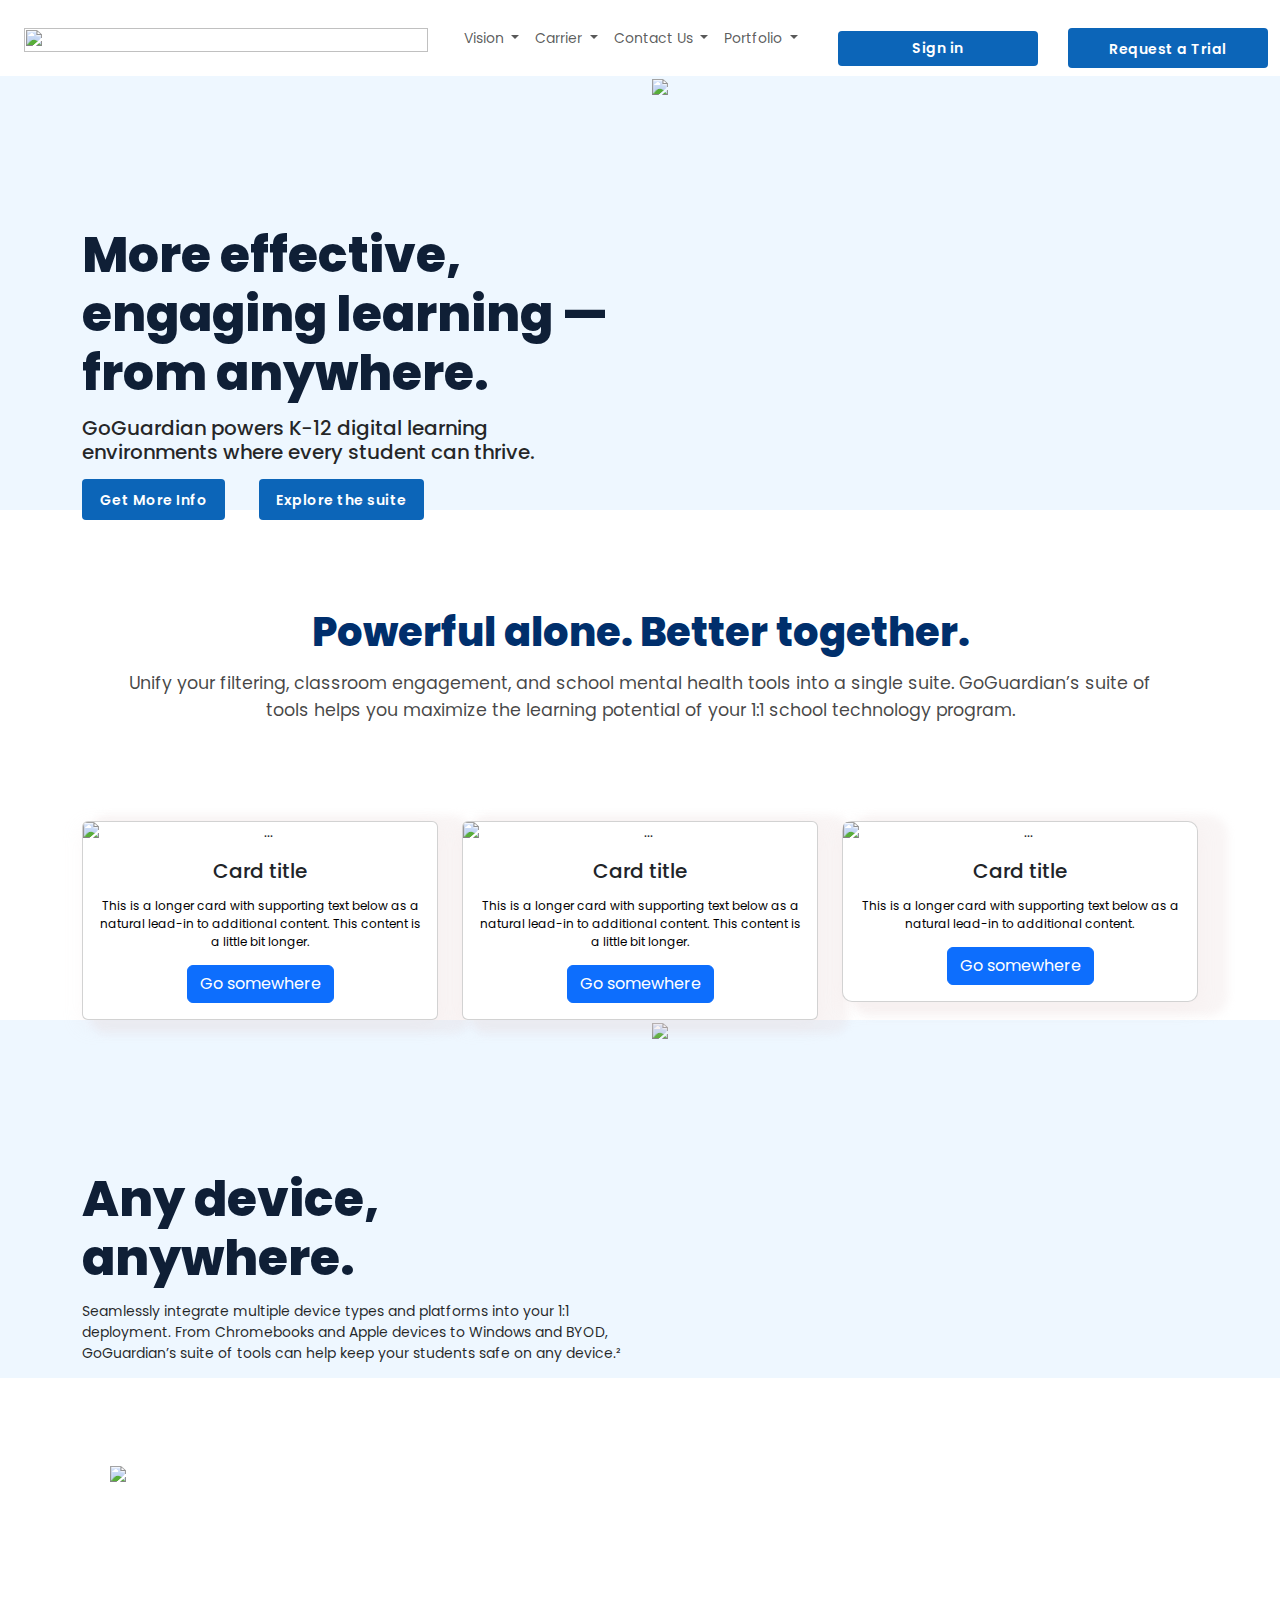
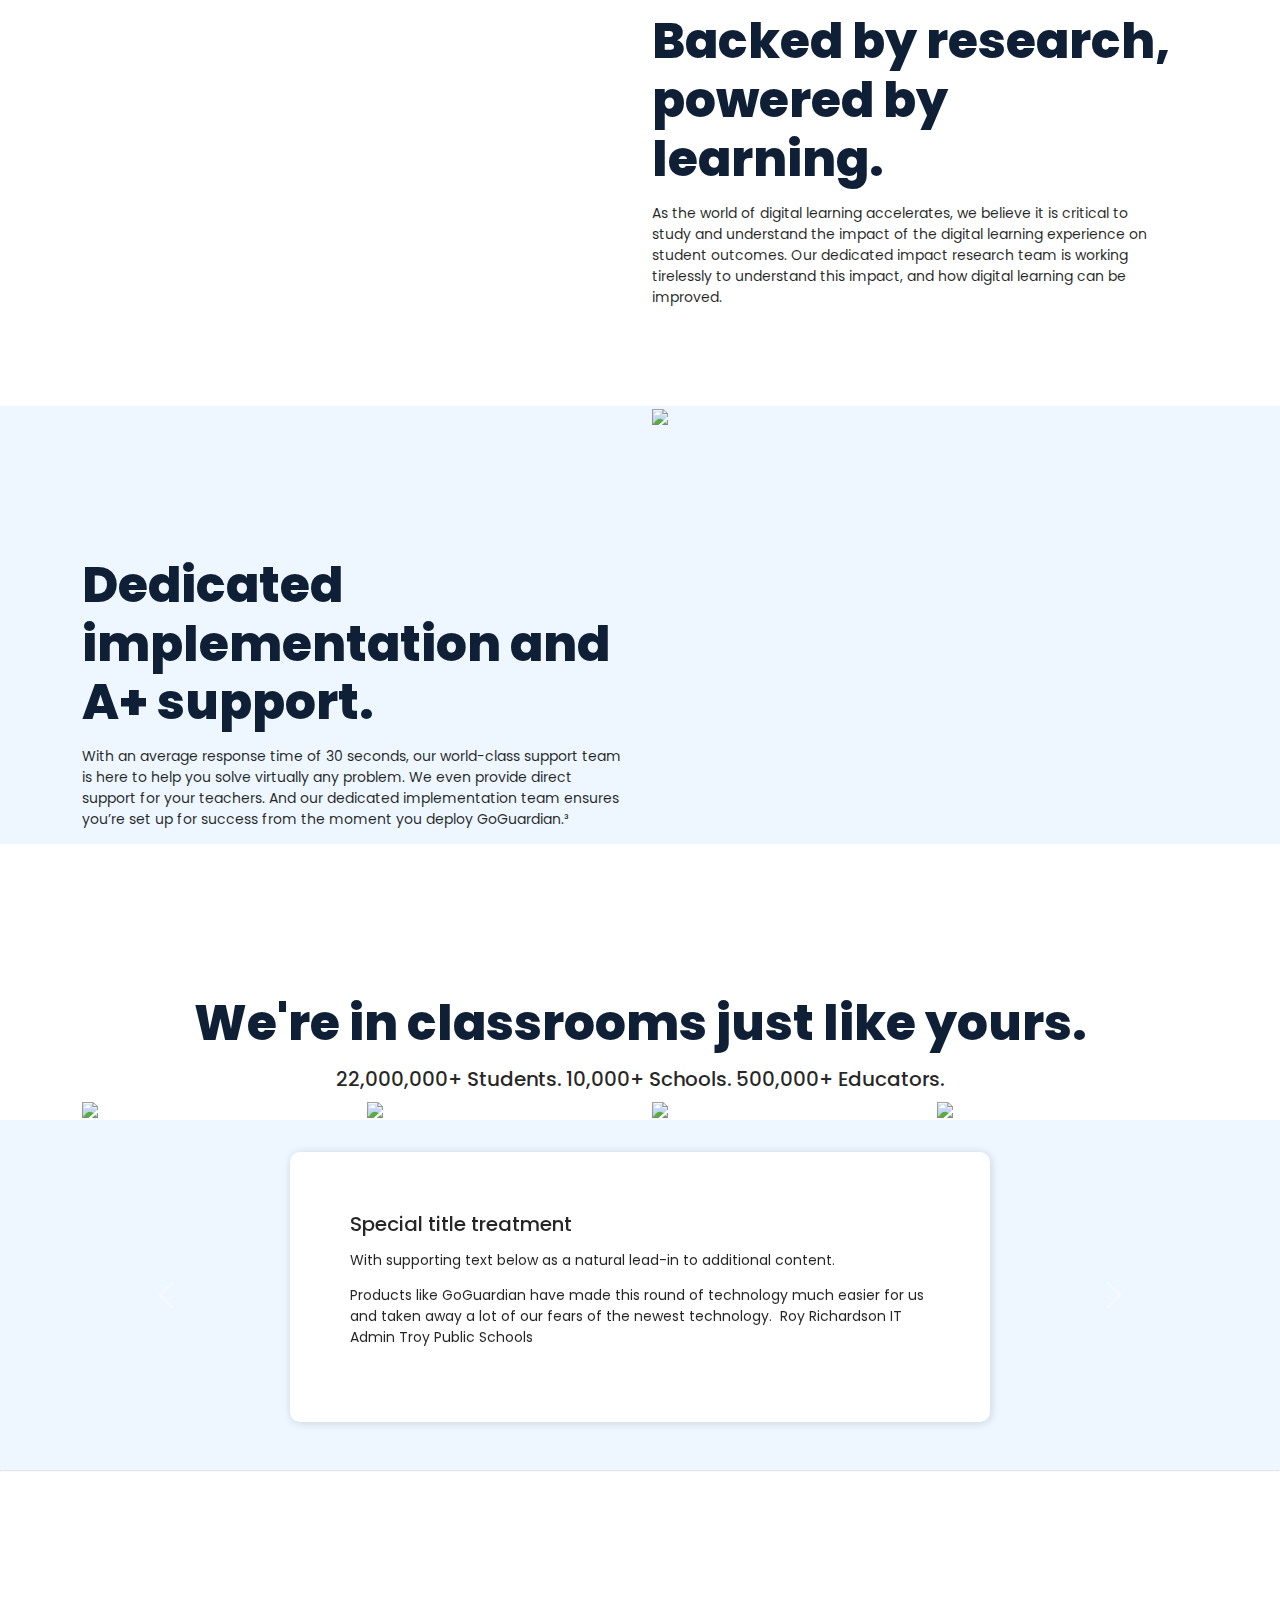
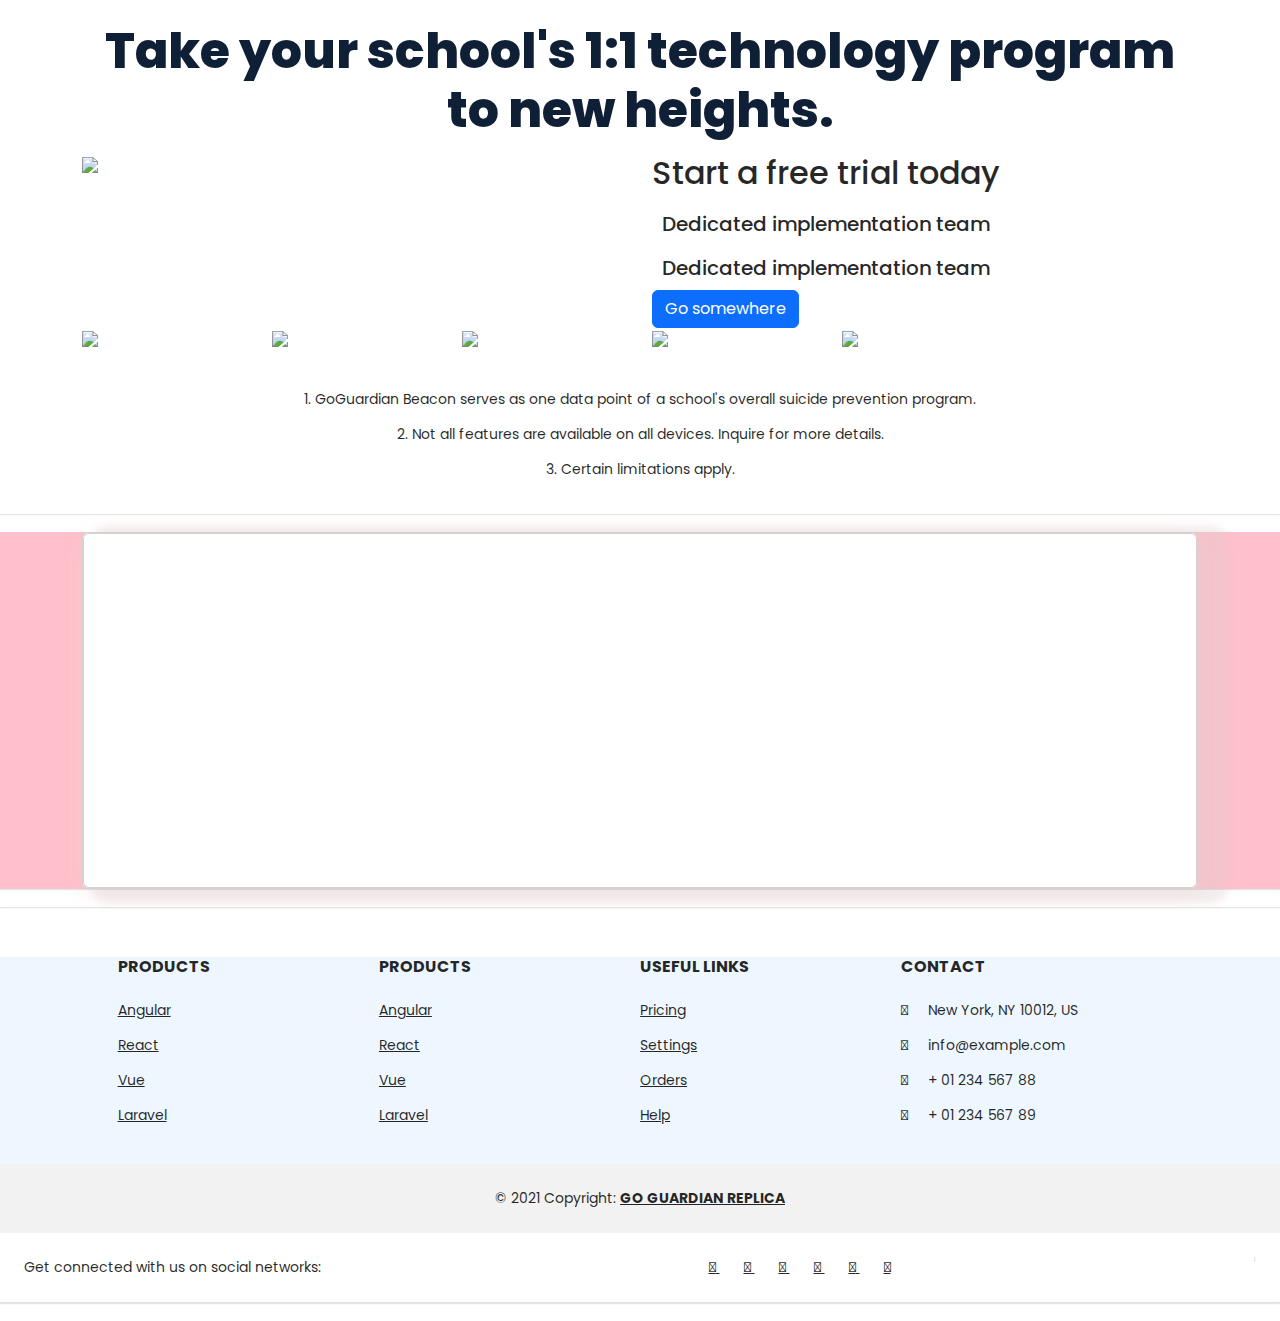
==== goguardian replica/index.html @ 6b6d55a3 "Add files via upload" ====
<!DOCTYPE html>
<html lang="en">
<head>
    <meta charset="UTF-8">
    <meta http-equiv="X-UA-Compatible" content="IE=edge">
    <meta name="viewport" content="width=device-width, initial-scale=1.0">
    <title>Go Guardian Replica</title>
    <link href="https://cdn.jsdelivr.net/npm/bootstrap@5.1.3/dist/css/bootstrap.min.css" rel="stylesheet">
    <script src="https://cdn.jsdelivr.net/npm/bootstrap@5.1.3/dist/js/bootstrap.bundle.min.js"></script>
    <link rel="stylesheet" href="https://cdnjs.cloudflare.com/ajax/libs/font-awesome/4.7.0/css/font-awesome.min.css">
    <link rel="stylesheet" href="https://use.fontawesome.com/releases/v5.6.3/css/all.css" integrity="sha384-UHRtZLI+pbxtHCWp1t77Bi1L4ZtiqrqD80Kn4Z8NTSRyMA2Fd33n5dQ8lWUE00s/" crossorigin="anonymous">
    <link rel="stylesheet" href="css/style.css">
</head>
<body>
  <nav class="navbar navbar-expand-lg navbar-light bg-transparent container-fluid">
   
    <div class=" container-fluid">
      <a class="navbar-brand container" href="#">
        <img src="https://assets-global.website-files.com/60db82d1be38ad3341c2ff23/60e512dfc456960e0d670a4e_full-logo-2c.svg" height="24"> 
      </a>

      <button class="navbar-toggler" type="button" data-bs-toggle="collapse" data-bs-target="#navbarSupportedContent" aria-controls="navbarSupportedContent" aria-expanded="false" aria-label="Toggle navigation">
        <span class="navbar-toggler-icon"></span>      
      </button>
    
      <div class="collapse navbar-collapse" id="navbarSupportedContent">
        <ul class="navbar-nav me-auto mb-2 mb-lg-0">
          <li class="nav-item dropdown">
            <a class="nav-link dropdown-toggle" href="#" id="navbarDropdown" role="button" data-bs-toggle="dropdown" aria-expanded="false">
             Vision
            </a>
            <ul class="dropdown-menu dropdown-content" aria-labelledby="navbarDropdown">
              <li><a class=" data-hoverdropdown-item" href="#">Action</a></li>
              <li><a class="dropdown-item" href="#">Another action</a></li>
              <li><hr class="dropdown-divider"></li>
              <li><a class="dropdown-item" href="#">Something else here</a></li>
            </ul>
          </li>
          <li class="nav-item dropdown">
            <a class="nav-link dropdown-toggle" href="#" id="navbarDropdown" role="button" data-bs-toggle="dropdown" aria-expanded="false">
             Carrier
            </a>
            <ul class="dropdown-menu  dropdown-content" aria-labelledby="navbarDropdown">
              <li><a class=" data-hoverdropdown-item" href="#">Action</a></li>
              <li><a class="dropdown-item" href="#">Another action</a></li>
              <li><hr class="dropdown-divider"></li>
              <li><a class="dropdown-item" href="#">Something else here</a></li>
            </ul>
          </li>
          <li class="nav-item dropdown">
            <a class="nav-link dropdown-toggle" href="#" id="navbarDropdown" role="button" data-bs-toggle="dropdown" aria-expanded="false">
             Contact Us
            </a>
            <ul class="dropdown-menu  dropdown-content" aria-labelledby="navbarDropdown">
              <li><a class=" data-hoverdropdown-item" href="#">Action</a></li>
              <li><a class="dropdown-item" href="#">Another action</a></li>
              <li><hr class="dropdown-divider"></li>
              <li><a class="dropdown-item" href="#">Something else here</a></li>
            </ul>
          </li>
          <li class="nav-item dropdown">
            <a class="nav-link dropdown-toggle" href="#" id="navbarDropdown" role="button" data-bs-toggle="dropdown" aria-expanded="false">
             Portfolio
            </a>
            <ul class="dropdown-menu  dropdown-content" aria-labelledby="navbarDropdown">
              <li><a class=" data-hoverdropdown-item" href="#">Action</a></li>
              <li><a class="dropdown-item" href="#">Another action</a></li>
              <li><hr class="dropdown-divider"></li>
              <li><a class="dropdown-item" href="#">Something else here</a></li>
            </ul>
          </li>
         
        </ul>
        <ul>
         
          <!-- <form action="javascript:" class="search-bar">
          <input type="search" name="search" pattern=".*\S.*" required>
          <button class="search-btn" type="submit">
            <span>Search</span>
          </button>
        </form> -->
        <form>
          <!-- <input type="text" name="search" > -->
        </form>
        </ul>
        <!-- <form class="d-flex"> -->
          <!-- <div id="block"> -->
            <a  style="width: 200px;" href="#" class="button">Sign in</a>
            <a id="btn-width" href="#" class="button sec">Request a Trial</a>
           </div>
          
        
      </div>
    </div>
   
  </nav>
  
  <!-- 1st section -->
  <section  class="container-fluid" style="background-color: #eef7ff;">
    <div class="container">
      <div class="row ">
        <div class="col-md-6 ">
          <h1 class="head ">
            More effective, engaging learning — from anywhere.
           
          </h1>
          <h5>GoGuardian powers K-12 digital learning environments where every student can thrive.</h5>
          <div id="block">
           <a href="#" class="button">Get More Info</a>
           <a href="#" class="button sec">Explore the suite</a>
          </div>
        </div>
        <div class="col-md-6 ">
          <img src="https://assets-global.website-files.com/60db82d1be38ad3341c2ff23/61f84d696f80054846222a69_2022%20-%20Home%20Page%20Image-1000x1048-73a4079-p-800.png" >
          </div>
      </div>
    </div>
  </section>
  <!-- 1st section end -->
  <!-- 1st section img -->
  <!-- <section>
    <div class="container">
      <div class="row">
        <div class="col-md-1 col-sm-2">
          <img src="https://assets-global.website-files.com/60db82d1be38ad3341c2ff23/6106e892d4cec37ae58bee7c_engadget-logo.png">
        </div>
        <div class="col-md-1 col-sm-2">
          <img src="https://assets-global.website-files.com/60db82d1be38ad3341c2ff23/6106e892384a70b5c39c8cc2_axios-logo.png">
        </div>
        <div class="col-md-1 col-sm-2">
          <img src="https://assets-global.website-files.com/60db82d1be38ad3341c2ff23/60f83f61256c62ca856c98b6_newyorktimes-p-500.png">
        </div>
        <div class="col-md-1 col-sm-2">
          <img src="https://assets-global.website-files.com/60db82d1be38ad3341c2ff23/60f83f6141e839434117b233_chicago-tribune.png">
        </div>
        <div class="col-md-1 col-sm-2">
          <img src="https://assets-global.website-files.com/60db82d1be38ad3341c2ff23/60f83f600574b927bf1b8d1e_npr.png">
        </div>
        <div class="col-md-1 col-sm-2">
          <img src="https://assets-global.website-files.com/60db82d1be38ad3341c2ff23/60f83f618c85e23b26592cab_inc500.png">
        </div>
        <div  class="col-md-1 col-sm-2">
          <img src="">
        </div>
      </div>
    </div>
  </section> -->
  <!-- 1section img end -->
  <!-- second section -->
  <!-- end second section -->
  <!-- dempo -->
  <section style="background-color:transparent">
  <div class="container">    
    <div class="center power-class ">
        <h1 class="section2">Powerful alone. Better together.</h1>
        <p class="subheading">Unify your filtering, classroom engagement, and school mental health tools into a single suite.
           GoGuardian’s suite of tools helps you maximize the learning potential of your 1:1 
           school technology program.</p>
          </div>             
  <div class="row row-cols-1 row-cols-md-3 g-4">
    
    <div class="col">
      <div class="card card-hover power">
        
        <img src="https://assets-global.website-files.com/60db82d1be38ad3341c2ff23/60f84725c73bc977daf0338b_Beacon-Dashboard-p-500.png" class="card-img-top" alt="...">
        <div class="card-body">
          <h5 class="card-title">Card title</h5>
          <p class=" line card-text">This is a longer card with supporting text below as a natural lead-in to additional content. This content is a little bit longer.</p>
          <a href="#" class="btn btn-primary">Go somewhere</a>
        </div>
      </div>
    </div>
    <div class="col">
      <div class="card card-hover power ">
        <img src="https://assets-global.website-files.com/60db82d1be38ad3341c2ff23/60f84725c73bc977daf0338b_Beacon-Dashboard-p-500.png" class="card-img-top " alt="...">
        <div class="card-body">
          <h5 class="card-title">Card title</h5>
          <p class=" line card-text">This is a longer card with supporting text below as a natural lead-in to additional content. This content is a little bit longer.</p>
          <a href="#" class="btn btn-primary">Go somewhere</a>
        </div>
      </div>
    </div>
    <div class="col">
      <div class="card card-hover power radius">
        <img src="https://assets-global.website-files.com/60db82d1be38ad3341c2ff23/60f84725c73bc977daf0338b_Beacon-Dashboard-p-500.png" class="card-img-top" alt="...">
        <div class="card-body ">
          <h5 class="card-title">Card title</h5>
          <p class=" line card-text">This is a longer card with supporting text below as a natural lead-in to additional content.</p>
          <a href="#" class="btn btn-primary ">Go somewhere</a>
        </div>
      </div>
    </div>
  </div>
  </div>
</section>
  <!-- section 3 start -->
  <section style="background-color:#eef7ff;">
    <div class="container">
      <div class="row">
        <div class="col-md-6">
          <h1 class="head"> Any device, anywhere.</h1>
          <p class=""> Seamlessly integrate multiple device types and platforms into your 1:1 deployment. From Chromebooks and Apple devices to Windows and BYOD, 
            GoGuardian’s suite of tools can help keep your students safe on any device.²</p>
        </div>
        <div class="col-md-6 ">
          <img src="https://assets-global.website-files.com/60db82d1be38ad3341c2ff23/60f84c144ba2a54381d24205_any-device-p-500.png">
        </div>
    </div>
  </section>
  <!-- section 3 end -->
  <!-- section 4 -->
  <section style="background-color:transparent">
    <div class="container">
      <div class=" power-class row">
        <div class="col-md-6">
          <img src="https://assets-global.website-files.com/60db82d1be38ad3341c2ff23/60f84f04fb42885c08f39156_research-plane-p-500.png">
        </div>
        <div class="col-md-6">
          <h1 class="head">Backed by research, powered by learning.</h1>
          <p class="">
            As the world of digital learning accelerates, 
            we believe it is critical to study and understand the impact of the digital 
            learning experience on student outcomes. Our dedicated impact research team is working tirelessly 
            to understand this impact, 
            and how digital learning can be improved.
          </p>
        </div>
      </div>
    </div>

  </section>
  <!--section 4 end-->
  <section style="background-color: #eef7ff">
    <div class="container">
      <div class="row ">
        <div class="col-md-6">
          <h1 class="head">Dedicated implementation and A+ support.</h1>
          <p> With an average response time of 30 seconds, our world-class support team is here to help you solve virtually any problem. We even provide direct support for your teachers. 
            And our dedicated implementation team ensures you’re set up for success from the moment you deploy GoGuardian.³</p>
        </div>
        <div class="col-md-6">
          <img src="https://assets-global.website-files.com/60db82d1be38ad3341c2ff23/60f85016ecc6820c53ebb9b2_dedicated-support-p-500.png">
        </div>
      </div>
    </div>
  </section>
  <!-- section 4 end -->
  <!-- section 5 start -->
  <section>
    <div class="container">
      <div class="center ">
      <h1 class="head">We're in classrooms just like yours.
        </h1>
        <h5> 22,000,000+ Students. 10,000+ Schools. 500,000+ Educators.</h>
      </div>
      <div class="row center ">
        <div class="col-md-3">
           <img src="https://assets-global.website-files.com/60db82d1be38ad3341c2ff23/6116f8629fc4c5b79f3e9009_new-york-city-dept-of-ed-logo.png">
        </div>
        <div class="col-md-3">
          <img src="https://assets-global.website-files.com/60db82d1be38ad3341c2ff23/6116f8629fc4c5b79f3e9009_new-york-city-dept-of-ed-logo.png">
        </div>
        <div class="col-md-3">
          <img src="https://assets-global.website-files.com/60db82d1be38ad3341c2ff23/6116f8629fc4c5b79f3e9009_new-york-city-dept-of-ed-logo.png">
        </div>
        <div class="col-md-3">
          <img src="https://assets-global.website-files.com/60db82d1be38ad3341c2ff23/6116f8629fc4c5b79f3e9009_new-york-city-dept-of-ed-logo.png">
        </div>
       
      </div>
    </div>

  </section>
  <!-- section 5 end -->
  <!-- section card -->

  <!-- section card -->
  <!-- curasol -->
 <section style="background-color: #eef7ff;">
  <div class="container">
    <div id="carouselExampleInterval " class="carousel slide" data-bs-ride="carousel">
      <div class="carousel-inner">
        <div class="carousel-item active curasol-card" data-bs-interval="10000">
          <!-- <img src="..." class="d-block w-100" alt="..."> -->
          <div class="classroom-card d-block w-100">
            <h5 class="card-title">Special title treatment</h5>
            <p class="card-text">With supporting text below as a natural lead-in to additional content.</p>
           <p>Products like GoGuardian have made this round of technology much easier for us and taken away a lot of our fears of the newest technology.
            ‍
            Roy Richardson
            IT Admin
            Troy Public Schools</p>
          </div>
        </div>
        <div class="carousel-item  curasol-card" data-bs-interval="2000">
          <!-- <img src="..." class="d-block w-100" alt="..."> -->
          <div class="classroom-card d-block w-100">
            <h5 class="card-title">Special title treatment</h5>
            <p class="card-text">With supporting text below as a natural lead-in to additional content.</p>
           <p>Outside the classroom GoGuardian has also been extremely useful. When I’ve been away for a teacher training, GoGuardian has enabled me to ensure that my students are following the lesson plan I provided to the substitute teacher. With GoGuardian, I can monitor students’ progress on the Chromebooks and send them questions to check-in such as: “Where are you in the process? Do you need my support?”
‍
Shannon Bosetti
Teacher
Redding SD </p>
          </div>
        </div>
        <div class="carousel-item  curasol-card">
          <!-- <img src="..." class="d-block w-100" alt="..."> -->
          <div class="classroom-card">
            <h5 class="card-title">Special title treatment</h5>
            <p class="card-text">With supporting text below as a natural lead-in to additional content.</p>
           <p>hello hdgw fwqve guyegfxc wqew nancvhdf xwv hcnfevgvu </p>
          </div>
        </div>
      </div>
      <button class="carousel-control-prev" type="button" data-bs-target="#carouselExampleInterval" data-bs-slide="prev">
        <span class="carousel-control-prev-icon" aria-hidden="true"></span>
        <span class="visually-hidden">Previous</span>
      </button>
      <button class="carousel-control-next" type="button" data-bs-target="#carouselExampleInterval" data-bs-slide="next">
        <span class="carousel-control-next-icon" aria-hidden="true"></span>
        <span class="visually-hidden">Next</span>
      </button>
    </div>
  </div>
 </section>
  <!-- curasol ended -->
  <!-- section 6 start -->
  
  <!-- section 6 end -->
  <!-- section 7 start -->
 
  <section>
    <hr>
    <div class="container shadow">
      <h1 class="head center">
        Take your school's 1:1 technology
program to new heights.
      </h1>
      <div class="row ">
        <div class="col-md-6 ">
          <div class="py-6">
            <img src="https://assets-global.website-files.com/60db82d1be38ad3341c2ff23/60f879ab78774c7509c9bcae_to-new-heights-p-500.png">
          </div>
        </div>
        <div class="col-md-6">
          <div class="py-6">
            <h2>
              Start a free trial today   </h2>
            <div class="section7">
            
            <h5 class="tick">Dedicated implementation team</h5>
            <h5 class="tick">Dedicated implementation team</h5>
            </div>
            <a href="#" class="btn btn-primary ">Go somewhere</a>
          </div>
        </div>
      </div>
    </div>
  </section>
  <!-- section image start -->
  <section>
    <div class="container">
      <div class="row">
        
        <div class="col-md-2">
          <img src="https://assets-global.website-files.com/60db82d1be38ad3341c2ff23/60f9bec1627dbce7c25956bb_google-partner.png">
        </div>
        <div class="col-md-2">
          <img src="https://assets-global.website-files.com/60db82d1be38ad3341c2ff23/60f9bec1627dbce7c25956bb_google-partner.png">
        </div>
        <div class="col-md-2">
          <img src="https://assets-global.website-files.com/60db82d1be38ad3341c2ff23/60f9bec1627dbce7c25956bb_google-partner.png">
        </div>
        <div class="col-md-2">
          <img src="https://assets-global.website-files.com/60db82d1be38ad3341c2ff23/60f9bec1627dbce7c25956bb_google-partner.png">
        </div>
        <div class="col-md-2">
          <img src="https://assets-global.website-files.com/60db82d1be38ad3341c2ff23/60f9bec1627dbce7c25956bb_google-partner.png">
        </div>
        <div class="col-md-2">
          <img src="https://assets-global.website-files.com/60db82d1be38ad3341c2ff23/60f9bec1627dbce7c25956bb_google-partner.png" alt="">
        </div>
      </div>
      </div>
    </div>
    <div class="school">
     <p> 1. GoGuardian Beacon serves as one data point of a school's overall suicide prevention program. </p>
      <p> 2. Not all features are available on all devices. Inquire for more details.</p>
     <p> 3. Certain limitations apply.</p>
      
     
    </div>
  </section>
  <!-- section image ends -->
  <!-- section 7 end -->
  <!-- section 8 start -->
  <hr>
  <section style="background-color: pink;">
    <div class="container">
      <div class="card">
        <div class="card">
          <!-- <img src="https://assets-global.website-files.com/60db82d1be38ad3341c2ff23/60f85016ecc6820c53ebb9b2_dedicated-support-p-800.png" class="card-img-top" width="50px"> -->
        
          <div class="card-body">
            
            
              <iframe width="420" height="315" class="power"
  src="https://www.youtube.com/embed/tgbNymZ7vqY">
  </iframe>
            
          </div>
        </div>
    
      </div>
    </div>
  </section>
  <hr>
  <!-- setion 8 end -->
  <!-- footer -->
  <hr>
  <footer class="text-center text-lg-start foot-bg ">
    <!-- Section: Social media -->
   
    <!-- Section: Links  -->
    <section style="background-color: #eef7ff;;">
      <div class="container text-center text-md-start mt-5">
        <!-- Grid row -->
        <div class="row mt-3">
          <!-- Grid column -->
          <div class="col-md-2 col-lg-2 col-xl-2 mx-auto mb-4">
            <!-- Links -->
            <h6 class="text-uppercase fw-bold mb-4">
              Products
            </h6>
            <p>
              <a href="#!" class="text-reset">Angular</a>
            </p>
            <p>
              <a href="#!" class="text-reset">React</a>
            </p>
            <p>
              <a href="#!" class="text-reset">Vue</a>
            </p>
            <p>
              <a href="#!" class="text-reset">Laravel</a>
            </p>
          </div>
          <!-- Grid column -->
  
          <!-- Grid column -->
          <div class="col-md-2 col-lg-2 col-xl-2 mx-auto mb-4">
            <!-- Links -->
            <h6 class="text-uppercase fw-bold mb-4">
              Products
            </h6>
            <p>
              <a href="#!" class="text-reset">Angular</a>
            </p>
            <p>
              <a href="#!" class="text-reset">React</a>
            </p>
            <p>
              <a href="#!" class="text-reset">Vue</a>
            </p>
            <p>
              <a href="#!" class="text-reset">Laravel</a>
            </p>
          </div>
          <!-- Grid column -->
  
          <!-- Grid column -->
          <div class="col-md-3 col-lg-2 col-xl-2 mx-auto mb-4">
            <!-- Links -->
            <h6 class="text-uppercase fw-bold mb-4">
              Useful links
            </h6>
            <p>
              <a href="#!" class="text-reset">Pricing</a>
            </p>
            <p>
              <a href="#!" class="text-reset">Settings</a>
            </p>
            <p>
              <a href="#!" class="text-reset">Orders</a>
            </p>
            <p>
              <a href="#!" class="text-reset">Help</a>
            </p>
          </div>
          <!-- Grid column -->
  
          <!-- Grid column -->
          <div class="col-md-4 col-lg-3 col-xl-3 mx-auto mb-md-0 mb-4">
            <!-- Links -->
            <h6 class="text-uppercase fw-bold mb-4">
              Contact
            </h6>
            <p><i class="fas fa-home me-3"></i> New York, NY 10012, US</p>
            <p>
              <i class="fas fa-envelope me-3"></i>
              info@example.com
            </p>
            <p><i class="fas fa-phone me-3"></i> + 01 234 567 88</p>
            <p><i class="fas fa-print me-3"></i> + 01 234 567 89</p>
          </div>
          <!-- Grid column -->
        </div>
        <!-- Grid row -->
      </div>
    </section>
    <!-- Section: Links  -->
  
    <!-- Copyright -->
    <div class="text-center p-4" style="background-color: rgba(0, 0, 0, 0.05);">
      © 2021 Copyright:
      <a class="text-reset fw-bold" href="https://mdbootstrap.com/">GO GUARDIAN REPLICA</a>
    </div>
    <!-- Copyright -->
    <section
    class="d-flex justify-content-center justify-content-lg-between p-4 border-bottom"
  >
    <!-- Left -->
    <div class="me-5 d-none d-lg-block">
      <span>Get connected with us on social networks:</span>
    </div>
    <!-- Left -->

    <!-- Right -->
    <div>
      <a href="" class="me-4 text-reset">
        <i class="fab fa-facebook-f"></i>
      </a>
      <a href="" class="me-4 text-reset">
        <i class="fab fa-twitter"></i>
      </a>
      <a href="" class="me-4 text-reset">
        <i class="fab fa-google"></i>
      </a>
      <a href="" class="me-4 text-reset">
        <i class="fab fa-instagram"></i>
      </a>
      <a href="" class="me-4 text-reset">
        <i class="fab fa-linkedin"></i>
      </a>
      <a href="" class="me-4 text-reset">
        <i class="fab fa-github"></i>
      </a>
    </div>
    <!-- Right -->
    <hr>
  </section>
  </footer>
  <!-- Footer -->
  
</section>
<hr>
  <!-- footeer -->
  <script>
    const video = document.getElementById("video");
const circlePlayButton = document.getElementById("circle-play-b");

function togglePlay() {
	if (video.paused || video.ended) {
		video.play();
	} else {
		video.pause();
	}
}

circlePlayButton.addEventListener("click", togglePlay);
video.addEventListener("playing", function () {
	circlePlayButton.style.opacity = 0;
});
video.addEventListener("pause", function () {
	circlePlayButton.style.opacity = 1;
});

  </script>
</body>
</html>
---- goguardian replica/css/style.css ----
@import url('https://fonts.googleapis.com/css2?family=Padauk:wght@700&family=Poppins&display=swap');

* {
    margin: 0;
    padding: 0;
    box-sizing: border-box;
  }
div{
    display: block;
}
body
{
    margin: 0;
    min-height: 100%;
    background-color: #fff;
    /* font-family: 'Inter - Self Hosted',Arial,sans-serif !important; */
    font-family: 'Padauk', sans-serif;
font-family: 'Poppins', sans-serif;
    color: rgba(0,0,0,.85);
    font-size: 14px;
    line-height: 1.5;
    font-weight: 400;
    letter-spacing: normal;
}
img
{
    border: 0;
    vertical-align: middle;
    display: inline-block;
    width: 100%;

}
video {
    max-width: 100%;
    height: auto;
  }
.section-draw1
{
    

    width: 721px;
    margin-left: 166px;
}
.navbar-container
{
    margin-right: auto;
    margin-left: auto;
    display: flex;
    max-width: 1200px;
    align-items: center;
}
hr { 
    display: block; 
     background-color: transparent;
       overflow: hidden;
        border-style: inset; 
        border-width: 1px;
        margin-top: 0px;
    }
h1.head
{
    margin-top: 150px;
    margin-bottom: 14px;
    font-size: 3.5em;
    line-height: 1.2;
    font-weight: 800;
    color: #0f1f36;
    /* padding-left: 45px; */
    padding-left: 0px;
    -webkit-box-flex: 1;
}
p {
    margin-top: 14px;
    margin-bottom: 14px;
    font-size: 1em;
}
.button {
    padding: 0.75em 1.25em;
    border-radius: 4px;
    background-color: #0c65b8;
    -webkit-transition: 350ms cubic-bezier(.165, .84, .44, 1);
    transition: 350ms cubic-bezier(.165, .84, .44, 1);
    color: #fff;
    font-size: 1em;
    line-height: 1;
    font-weight: 600;
    text-align: center;
    letter-spacing: .5px;
    cursor: pointer;
    text-decoration: none;
    margin-top: 20px;
}
.button:hover {
    background-color: #007ef3;
    box-shadow: 1px 1px 3px 0 rgb(0 0 0 / 15%);
    text-decoration: none;
}
.but-request
{
    padding: 2px 33px;
}
.sec
{

    
   margin-left: 30px;
}
#btn-width
{
    width: 200px;
    height: 40px;
    padding: 14px 40px;
}
#block
{
    margin-top: 25px;
}
.center
{
    text-align: center;
}
section
{
 margin: auto;
 padding: auto;
}
.shadow
{
    box-shadow: 10px 10px 4px 10px white!important;
}
div.card
{
    
    box-shadow: 20px 4px 8px 10px rgba(226, 207, 207, 0.2), 0 6px 20px 0 rgba(240, 218, 218, 0.19);
    text-align: center;
}
.power {
    transition: all 0.2s ease;
    cursor: pointer
}
.power:hover {
    box-shadow: 5px 6px 6px 2px #e9ecef;
    transform: scale(1.1)
}

p.line
{
    color: #000;
    font-size: 12px;

}
.radius
{
    border-radius: 10px;
}
.classroom-card
{
    
        max-width: 700px;
        margin-right: auto;
        margin-left: auto;
        padding: 60px;
        border-radius: 10px;
        background-color: #fff;
        box-shadow: 1px 1px 10px 0 rgb(0 0 0 / 15%);
        text-align: left;
       

    
}
p.subheading
{
    opacity: .85;
    font-size: 1.25em;
    text-align: center;
}
p {
    margin-top: 14px;
    margin-bottom: 14px;
    font-size: 1em;
    display: block;
    /* margin-block-start: 1em;
    margin-block-end: 1em;
    margin-inline-start: 0px;
    margin-inline-end: 0px; */
}
.section2
{
    margin-top: 14px;
    margin-bottom: 14px;
    /* font-size: 2.5em; */
    line-height: 1.2;
    font-weight: 800;
   color: #002f6c;
}
.curasol-card
{
    padding: 32px 100px 48px;
}
.power-class
{
    position: relative;
    padding: 6em 2em;
    background-color: transparent;
}
#frame {
  
    background-color: #DDD;
    display: -webkit-flex;
    height: 100%;
    left: 0;
    position: absolute;
    text-align: center;
    top: 0;
    transition: background-color 200ms ease-in-out;
    width: 100%;
}
h5.tick
{
    padding-top: 10px;
    margin-top: 10px;
}
div.section7
{
    margin: 10px;
}
.school
{
    

  text-align: center;
    padding-top: 20px;
    padding-bottom: 20px;
    margin-top: 6px;

}

.foot
{
display: block;
    margin-bottom: 10px;
    opacity: .5;
    color: rgba(0,0,0,.85);
    font-weight: 400;
}
.foot:hover
{
    text-decoration: underline;
}
.foo-bg
{
    background-color:  #eef7ff;
}
  
  /* 
  dropdown */
  .dropbtn {
    background-color: #04AA6D;
    color: white;
    padding: 16px;
    font-size: 16px;
    border: none;
  }
  
  .dropdown {
    position: relative;
    display: inline-block;
  }
  
  .dropdown-content {
    display: none;
    position: absolute;
    background-color: #f1f1f1;
    min-width: 160px;
    box-shadow: 0px 8px 16px 0px rgba(0,0,0,0.2);
    z-index: 1;
  }
  
  .dropdown-content a {
    color: black;
    padding: 12px 16px;
    text-decoration: none;
    display: block;
  }
  
  /* .dropdown-content a:hover {background-color: #ddd;} */
  
  .dropdown:hover .dropdown-content {display: block;}
  
  /* .dropdown:hover .dropbtn {background-color: #3e8e41;} */
  input[type=text] {
    width: 130px;
    box-sizing: border-box;
    border: 2px solid #ccc;
    border-radius: 4px;
    font-size: 16px;
    background-color: white;
    background-image:url(https://assets-global.website-files.com/60db82d1be38ad3341c2ff23/60f75a7def5962b8c2faada9_search.svg);
    background-position: 10px 10px; 
    background-repeat: no-repeat;
    padding: 12px 20px 12px 40px;
    -webkit-transition: width 0.4s ease-in-out;
    transition: width 0.4s ease-in-out;
  }
  
  input[type=text]:focus {
    width: 100%;
  }
  play-button-outer {
    margin: 25% auto;
    width: 10em;
    height: 10em;
    background-color: rgba(0, 0, 0, .25);
    cursor: pointer;
  }
  
  .play-button {
    margin: 0 auto;
    top: 25%;
    position: relative;  
    width: 0;
    height: 0;
    border-style: solid;
    border-width: 2.5em 0 2.5em 5em;
    border-color: transparent transparent transparent #000;
    opacity: .75; 
  }
  
  .play-button-outer:hover {
    background-color: rgba(0, 0, 0, .5);
  }
  
  .play-button-outer:hover .play-button {
    opacity: 1;
  }
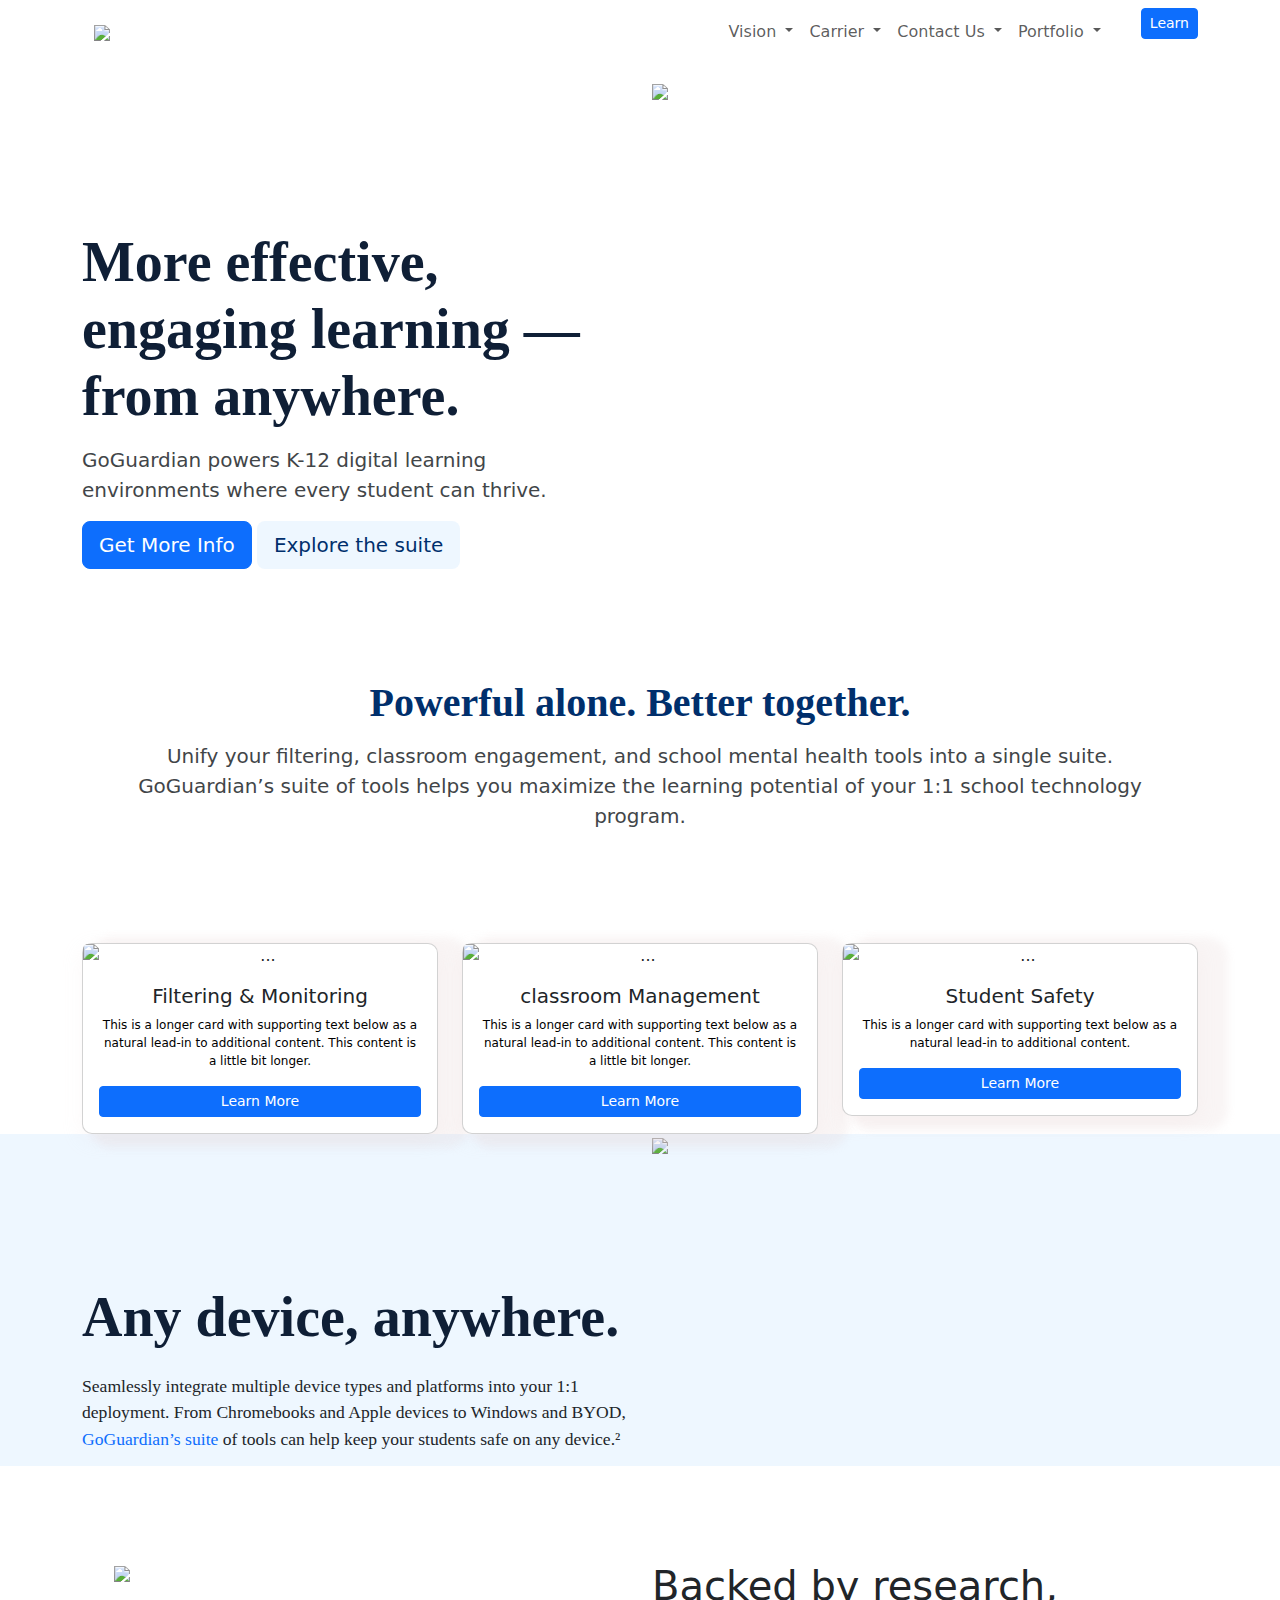
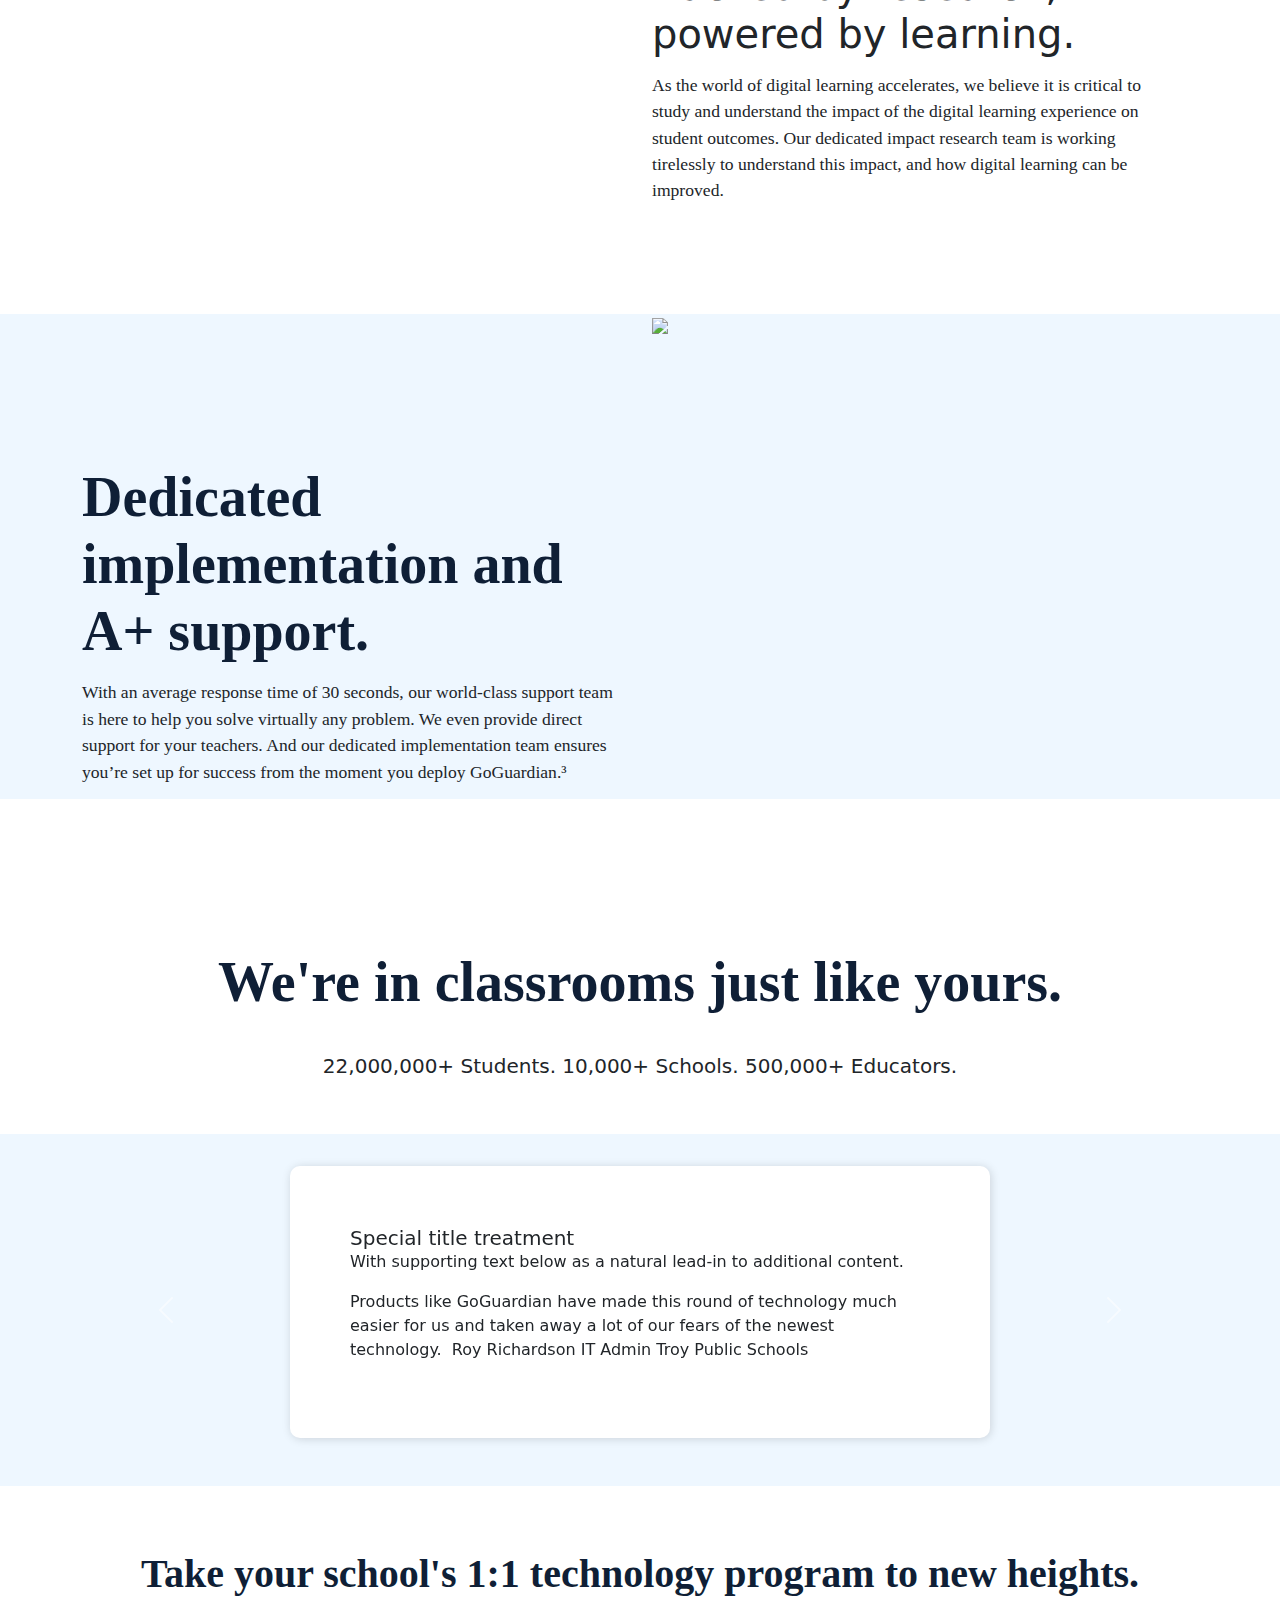
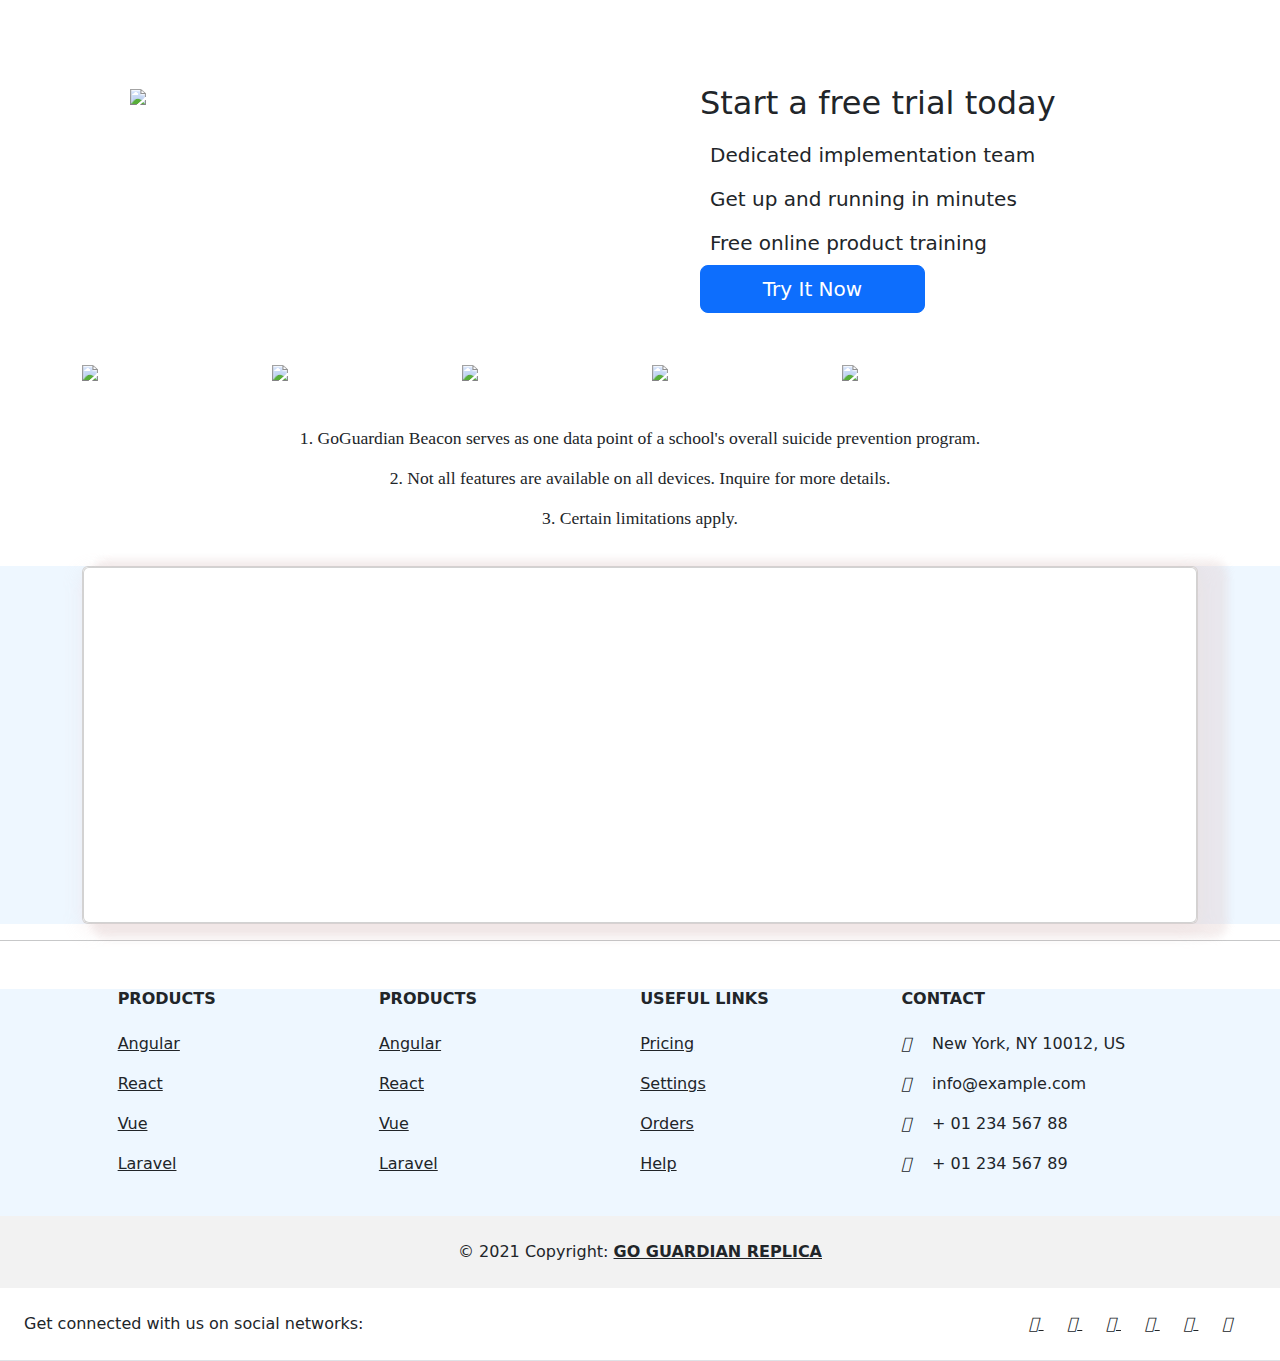
==== commit 781c6664: "Updated Codes" ====
--- a/goguardian replica/index.html
+++ b/goguardian replica/index.html
@@ -14,7 +14,7 @@
 <body>
   <nav class="navbar navbar-expand-lg navbar-light bg-transparent container-fluid">
    
-    <div class=" container-fluid">
+    <div class="container">
       <a class="navbar-brand container" href="#">
         <img src="https://assets-global.website-files.com/60db82d1be38ad3341c2ff23/60e512dfc456960e0d670a4e_full-logo-2c.svg" height="24"> 
       </a>
@@ -22,7 +22,6 @@
       <button class="navbar-toggler" type="button" data-bs-toggle="collapse" data-bs-target="#navbarSupportedContent" aria-controls="navbarSupportedContent" aria-expanded="false" aria-label="Toggle navigation">
         <span class="navbar-toggler-icon"></span>      
       </button>
-    
       <div class="collapse navbar-collapse" id="navbarSupportedContent">
         <ul class="navbar-nav me-auto mb-2 mb-lg-0">
           <li class="nav-item dropdown">
@@ -72,21 +71,13 @@
          
         </ul>
         <ul>
-         
-          <!-- <form action="javascript:" class="search-bar">
-          <input type="search" name="search" pattern=".*\S.*" required>
-          <button class="search-btn" type="submit">
-            <span>Search</span>
-          </button>
-        </form> -->
-        <form>
-          <!-- <input type="text" name="search" > -->
-        </form>
+          <button type="button" class="btn btn-primary btn-sm " >Learn</button>
         </ul>
         <!-- <form class="d-flex"> -->
           <!-- <div id="block"> -->
-            <a  style="width: 200px;" href="#" class="button">Sign in</a>
-            <a id="btn-width" href="#" class="button sec">Request a Trial</a>
+            <!-- <a  style="width: 200px;" href="#" class="button">Sign in</a>
+            <a id="btn-width" href="#" class="button sec">Request a Trial</a> -->
+           
            </div>
           
         
@@ -96,97 +87,63 @@
   </nav>
   
   <!-- 1st section -->
-  <section  class="container-fluid" style="background-color: #eef7ff;">
-    <div class="container">
-      <div class="row ">
-        <div class="col-md-6 ">
-          <h1 class="head ">
+  <section >
+    <div class="container mt-3">
+      <div class="row">
+        <div class="col-md-6 col-sm-12 col-lg-6">
+          <h1 class="learning heading">
             More effective, engaging learning — from anywhere.
-           
           </h1>
-          <h5>GoGuardian powers K-12 digital learning environments where every student can thrive.</h5>
-          <div id="block">
-           <a href="#" class="button">Get More Info</a>
-           <a href="#" class="button sec">Explore the suite</a>
-          </div>
-        </div>
-        <div class="col-md-6 ">
-          <img src="https://assets-global.website-files.com/60db82d1be38ad3341c2ff23/61f84d696f80054846222a69_2022%20-%20Home%20Page%20Image-1000x1048-73a4079-p-800.png" >
-          </div>
-      </div>
-    </div>
-  </section>
-  <!-- 1st section end -->
-  <!-- 1st section img -->
-  <!-- <section>
-    <div class="container">
-      <div class="row">
-        <div class="col-md-1 col-sm-2">
-          <img src="https://assets-global.website-files.com/60db82d1be38ad3341c2ff23/6106e892d4cec37ae58bee7c_engadget-logo.png">
-        </div>
-        <div class="col-md-1 col-sm-2">
-          <img src="https://assets-global.website-files.com/60db82d1be38ad3341c2ff23/6106e892384a70b5c39c8cc2_axios-logo.png">
-        </div>
-        <div class="col-md-1 col-sm-2">
-          <img src="https://assets-global.website-files.com/60db82d1be38ad3341c2ff23/60f83f61256c62ca856c98b6_newyorktimes-p-500.png">
-        </div>
-        <div class="col-md-1 col-sm-2">
-          <img src="https://assets-global.website-files.com/60db82d1be38ad3341c2ff23/60f83f6141e839434117b233_chicago-tribune.png">
-        </div>
-        <div class="col-md-1 col-sm-2">
-          <img src="https://assets-global.website-files.com/60db82d1be38ad3341c2ff23/60f83f600574b927bf1b8d1e_npr.png">
-        </div>
-        <div class="col-md-1 col-sm-2">
-          <img src="https://assets-global.website-files.com/60db82d1be38ad3341c2ff23/60f83f618c85e23b26592cab_inc500.png">
-        </div>
-        <div  class="col-md-1 col-sm-2">
-          <img src="">
-        </div>
-      </div>
-    </div>
-  </section> -->
-  <!-- 1section img end -->
-  <!-- second section -->
-  <!-- end second section -->
-  <!-- dempo -->
+          <p class="subheading">GoGuardian powers K-12 digital learning environments where every student can thrive.</p>
+          <div class="">
+            <button type="button" class="btn btn-primary btn-lg" >Get More Info</button>
+            <button type="button" class="btn  btn-lg btn-effective ">Explore the suite</button>
+          </div>
+        </div>
+        <div class="col-md-6 col-sm-12 col-lg-6">
+          <img  class="card-img-top" src="https://assets-global.website-files.com/60db82d1be38ad3341c2ff23/61f84d696f80054846222a69_2022%20-%20Home%20Page%20Image-1000x1048-73a4079-p-800.png" >
+          </div>
+      </div>
+    <!-- </div> -->
+  </section>
+  
   <section style="background-color:transparent">
   <div class="container">    
-    <div class="center power-class ">
-        <h1 class="section2">Powerful alone. Better together.</h1>
-        <p class="subheading">Unify your filtering, classroom engagement, and school mental health tools into a single suite.
+    <div class="power-class">
+        <h1 class="classroom  text-center ">Powerful alone. Better together.</h1>
+        <p class="subheading  text-center ">Unify your filtering, classroom engagement, and school mental health tools into a single suite.
            GoGuardian’s suite of tools helps you maximize the learning potential of your 1:1 
            school technology program.</p>
           </div>             
-  <div class="row row-cols-1 row-cols-md-3 g-4">
-    
-    <div class="col">
-      <div class="card card-hover power">
+    <div class="row">   
+    <div class="col-md-4 col-sm-4 col-lg-4 ">
+      <div class="card card-hover power  radius">
         
         <img src="https://assets-global.website-files.com/60db82d1be38ad3341c2ff23/60f84725c73bc977daf0338b_Beacon-Dashboard-p-500.png" class="card-img-top" alt="...">
         <div class="card-body">
-          <h5 class="card-title">Card title</h5>
+          <h5 class="card-title">Filtering & Monitoring</h5>
           <p class=" line card-text">This is a longer card with supporting text below as a natural lead-in to additional content. This content is a little bit longer.</p>
-          <a href="#" class="btn btn-primary">Go somewhere</a>
-        </div>
-      </div>
-    </div>
-    <div class="col">
-      <div class="card card-hover power ">
+          <button type="button" class="btn btn-primary  btn-sm w-100 " >Learn More</button>
+        </div>
+      </div>
+    </div>
+    <div class="col-md-4 col-sm-4 col-lg-4">
+      <div class="card card-hover power  radius  ">
         <img src="https://assets-global.website-files.com/60db82d1be38ad3341c2ff23/60f84725c73bc977daf0338b_Beacon-Dashboard-p-500.png" class="card-img-top " alt="...">
         <div class="card-body">
-          <h5 class="card-title">Card title</h5>
+          <h5 class="card-title">classroom Management</h5>
           <p class=" line card-text">This is a longer card with supporting text below as a natural lead-in to additional content. This content is a little bit longer.</p>
-          <a href="#" class="btn btn-primary">Go somewhere</a>
-        </div>
-      </div>
-    </div>
-    <div class="col">
+          <button type="button" class="btn btn-primary btn-sm w-100 " >Learn More</button>
+        </div>
+      </div>
+    </div> 
+    <div class="col-md-4 col-sm-4 col-lg-4">
       <div class="card card-hover power radius">
         <img src="https://assets-global.website-files.com/60db82d1be38ad3341c2ff23/60f84725c73bc977daf0338b_Beacon-Dashboard-p-500.png" class="card-img-top" alt="...">
         <div class="card-body ">
-          <h5 class="card-title">Card title</h5>
-          <p class=" line card-text">This is a longer card with supporting text below as a natural lead-in to additional content.</p>
-          <a href="#" class="btn btn-primary ">Go somewhere</a>
+          <h5 class="card-title">Student Safety</h5>
+          <p class="line card-text">This is a longer card with supporting text below as a natural lead-in to additional content.</p>
+          <button type="button" class="btn btn-primary btn-sm w-100 " >Learn More</button>
         </div>
       </div>
     </div>
@@ -197,12 +154,12 @@
   <section style="background-color:#eef7ff;">
     <div class="container">
       <div class="row">
-        <div class="col-md-6">
-          <h1 class="head"> Any device, anywhere.</h1>
-          <p class=""> Seamlessly integrate multiple device types and platforms into your 1:1 deployment. From Chromebooks and Apple devices to Windows and BYOD, 
-            GoGuardian’s suite of tools can help keep your students safe on any device.²</p>
-        </div>
-        <div class="col-md-6 ">
+        <div class="col-md-6 col-lg-6 ">
+          <h1 class="heading learning" > Any device, anywhere.</h1>
+          <p class="pt-2 para"> Seamlessly integrate multiple device types and platforms into your 1:1 deployment. From Chromebooks and Apple devices to Windows and BYOD, 
+          <a href="#" id="anydevice" > GoGuardian’s suite </a> of tools can help keep your students safe on any device.²</p>
+        </div>
+        <div class="col-md-6  col-lg-6 ">
           <img src="https://assets-global.website-files.com/60db82d1be38ad3341c2ff23/60f84c144ba2a54381d24205_any-device-p-500.png">
         </div>
     </div>
@@ -212,12 +169,12 @@
   <section style="background-color:transparent">
     <div class="container">
       <div class=" power-class row">
-        <div class="col-md-6">
+        <div class="col-md-6 col-lg-6">
           <img src="https://assets-global.website-files.com/60db82d1be38ad3341c2ff23/60f84f04fb42885c08f39156_research-plane-p-500.png">
         </div>
-        <div class="col-md-6">
-          <h1 class="head">Backed by research, powered by learning.</h1>
-          <p class="">
+        <div class="col-md-6 col-lg-6">
+          <h1>Backed by research, powered by learning.</h1>
+          <p class="para">
             As the world of digital learning accelerates, 
             we believe it is critical to study and understand the impact of the digital 
             learning experience on student outcomes. Our dedicated impact research team is working tirelessly 
@@ -233,9 +190,9 @@
   <section style="background-color: #eef7ff">
     <div class="container">
       <div class="row ">
-        <div class="col-md-6">
-          <h1 class="head">Dedicated implementation and A+ support.</h1>
-          <p> With an average response time of 30 seconds, our world-class support team is here to help you solve virtually any problem. We even provide direct support for your teachers. 
+        <div class="col-md-6 col-lg-6">
+          <h1 class="heading learning">Dedicated implementation and A+ support.</h1>
+          <p class="para"> With an average response time of 30 seconds, our world-class support team is here to help you solve virtually any problem. We even provide direct support for your teachers. 
             And our dedicated implementation team ensures you’re set up for success from the moment you deploy GoGuardian.³</p>
         </div>
         <div class="col-md-6">
@@ -248,28 +205,42 @@
   <!-- section 5 start -->
   <section>
     <div class="container">
-      <div class="center ">
-      <h1 class="head">We're in classrooms just like yours.
+      <div class="text-center">
+      <h1 class="heading learning ">We're in classrooms just like yours.
         </h1>
-        <h5> 22,000,000+ Students. 10,000+ Schools. 500,000+ Educators.</h>
-      </div>
-      <div class="row center ">
-        <div class="col-md-3">
-           <img src="https://assets-global.website-files.com/60db82d1be38ad3341c2ff23/6116f8629fc4c5b79f3e9009_new-york-city-dept-of-ed-logo.png">
-        </div>
-        <div class="col-md-3">
-          <img src="https://assets-global.website-files.com/60db82d1be38ad3341c2ff23/6116f8629fc4c5b79f3e9009_new-york-city-dept-of-ed-logo.png">
-        </div>
-        <div class="col-md-3">
-          <img src="https://assets-global.website-files.com/60db82d1be38ad3341c2ff23/6116f8629fc4c5b79f3e9009_new-york-city-dept-of-ed-logo.png">
-        </div>
-        <div class="col-md-3">
-          <img src="https://assets-global.website-files.com/60db82d1be38ad3341c2ff23/6116f8629fc4c5b79f3e9009_new-york-city-dept-of-ed-logo.png">
-        </div>
-       
-      </div>
-    </div>
-
+        <h5 class="p-4"> 22,000,000+ Students. 10,000+ Schools. 500,000+ Educators.</h>
+      </div>
+        <div class="row">
+          <div class="col-lg-3 col-md-3">
+            <div class="row">
+            <div class="col-sm-6">
+              <img src="https://assets-global.website-files.com/60db82d1be38ad3341c2ff23/6116f8629fc4c5b79f3e9009_new-york-city-dept-of-ed-logo.png" alt="">
+            </div>
+          </div>
+          </div>
+          <div class="col-lg-3 col-md-3">
+            <div class="col-sm-6">
+            <div class="col-sm-6">
+              <img src="https://assets-global.website-files.com/60db82d1be38ad3341c2ff23/6116f87b3e19a3792d92f256_tertiary-logo-1-1.png" alt="">
+            </div>
+            </div>
+          </div>
+          <div class="col-lg-3 col-md-3">
+            <div class="col-sm-6">
+            <div class="col-sm-6">
+              <img src="https://assets-global.website-files.com/60db82d1be38ad3341c2ff23/6116f8ac10a2091d14134800_homepage_logo_2020-p-500.png" alt="">
+            </div>
+            </div>
+          </div>
+          <div class="col-lg-3 col-md-3">
+            <div class="col-sm-6">
+            <div class="col-sm-6">
+              <img src="https://assets-global.website-files.com/60db82d1be38ad3341c2ff23/6116f89c3980cf2bd0a9413f_CCSD-Logo-PNG%20(1)-p-500.png" alt="">
+            </div>
+            </div>
+          </div>
+        </div>
+      </div>
   </section>
   <!-- section 5 end -->
   <!-- section card -->
@@ -309,7 +280,9 @@
           <div class="classroom-card">
             <h5 class="card-title">Special title treatment</h5>
             <p class="card-text">With supporting text below as a natural lead-in to additional content.</p>
-           <p>hello hdgw fwqve guyegfxc wqew nancvhdf xwv hcnfevgvu </p>
+            <p class="card-text">With supporting text below as a natural lead-in to additional content.</p>
+            <p>Outside the classroom GoGuardian has also been extremely useful. When I’ve been away for a teacher training, GoGuardian has enabled me to ensure that my students are following the lesson plan I provided to the substitute teacher. With GoGuardian, I can monitor students’ progress on the Chromebooks and send them questions to check-in such as: “Where are you in the process? Do you need my support?”
+ ‍
           </div>
         </div>
       </div>
@@ -331,28 +304,29 @@
   <!-- section 7 start -->
  
   <section>
-    <hr>
-    <div class="container shadow">
-      <h1 class="head center">
-        Take your school's 1:1 technology
-program to new heights.
+    
+
+    <div class="container">
+      <h2 class=" technology text-center py-4">
+        Take your school's 1:1 technology program to new heights.
       </h1>
       <div class="row ">
-        <div class="col-md-6 ">
-          <div class="py-6">
+        <div class="col-md-6 col-lg-6 col-sm-12">
+          <div class="p-4 m-4">
             <img src="https://assets-global.website-files.com/60db82d1be38ad3341c2ff23/60f879ab78774c7509c9bcae_to-new-heights-p-500.png">
           </div>
         </div>
-        <div class="col-md-6">
-          <div class="py-6">
-            <h2>
+        <div class="col-md-6 col-lg-6 col-sm-12">
+          <div class="p-4 m-4" >
+            <h2 class="">
               Start a free trial today   </h2>
             <div class="section7">
-            
-            <h5 class="tick">Dedicated implementation team</h5>
-            <h5 class="tick">Dedicated implementation team</h5>
-            </div>
-            <a href="#" class="btn btn-primary ">Go somewhere</a>
+              <i class="fa-solid fa-magnifying-glass"></i>
+            <h5 class="tick">Dedicated implementation team </h5>
+            <h5 class="tick"> Get up and running in minutes</h5>
+            <h5 class="tick">  Free online product training</h5>
+            </div>
+            <button type="button" class="btn btn-primary btn-lg w-50 " >Try It Now</button>
           </div>
         </div>
       </div>
@@ -385,9 +359,9 @@
       </div>
     </div>
     <div class="school">
-     <p> 1. GoGuardian Beacon serves as one data point of a school's overall suicide prevention program. </p>
-      <p> 2. Not all features are available on all devices. Inquire for more details.</p>
-     <p> 3. Certain limitations apply.</p>
+     <p class="para"> 1. GoGuardian Beacon serves as one data point of a school's overall suicide prevention program. </p>
+      <p class="para"> 2. Not all features are available on all devices. Inquire for more details.</p>
+     <p class="para"> 3. Certain limitations apply.</p>
       
      
     </div>
@@ -395,8 +369,8 @@
   <!-- section image ends -->
   <!-- section 7 end -->
   <!-- section 8 start -->
-  <hr>
-  <section style="background-color: pink;">
+
+  <section style="background-color:#eef7ff;">
     <div class="container">
       <div class="card">
         <div class="card">
@@ -415,7 +389,7 @@
       </div>
     </div>
   </section>
-  <hr>
+  
   <!-- setion 8 end -->
   <!-- footer -->
   <hr>
@@ -548,15 +522,15 @@
       </a>
     </div>
     <!-- Right -->
-    <hr>
+    
   </section>
   </footer>
   <!-- Footer -->
   
 </section>
-<hr>
+
   <!-- footeer -->
-  <script>
+  <!-- <script>
     const video = document.getElementById("video");
 const circlePlayButton = document.getElementById("circle-play-b");
 
@@ -574,8 +548,9 @@
 });
 video.addEventListener("pause", function () {
 	circlePlayButton.style.opacity = 1;
-});
+}); -->
 
   </script>
+  
 </body>
 </html>--- a/goguardian replica/css/style.css
+++ b/goguardian replica/css/style.css
@@ -1,7 +1,13 @@
 
 @import url('https://fonts.googleapis.com/css2?family=Padauk:wght@700&family=Poppins&display=swap');
+@import url('https://rsms.me/inter/inter.css');
+html { font-family: 'Inter', sans-serif; }
+@supports (font-variation-settings: normal) {
+  html { font-family: 'Inter var', sans-serif; }
+}
 
 * {
+
     margin: 0;
     padding: 0;
     box-sizing: border-box;
@@ -9,31 +15,14 @@
 div{
     display: block;
 }
-body
-{
-    margin: 0;
-    min-height: 100%;
-    background-color: #fff;
-    /* font-family: 'Inter - Self Hosted',Arial,sans-serif !important; */
-    font-family: 'Padauk', sans-serif;
-font-family: 'Poppins', sans-serif;
-    color: rgba(0,0,0,.85);
-    font-size: 14px;
-    line-height: 1.5;
-    font-weight: 400;
-    letter-spacing: normal;
-}
+
 img
 {
-    border: 0;
-    vertical-align: middle;
-    display: inline-block;
-    width: 100%;
-
-}
+    /* width: 100%;*/
+} 
 video {
-    max-width: 100%;
-    height: auto;
+    /* max-width: 100%;
+    height: auto; */
   }
 .section-draw1
 {
@@ -44,36 +33,48 @@
 }
 .navbar-container
 {
-    margin-right: auto;
+    /* margin-right: auto;
     margin-left: auto;
     display: flex;
     max-width: 1200px;
-    align-items: center;
-}
-hr { 
-    display: block; 
-     background-color: transparent;
-       overflow: hidden;
-        border-style: inset; 
-        border-width: 1px;
-        margin-top: 0px;
+    align-items: center; */
+}
+    .btn-effective
+    {
+        background-color: #eef7ff;
+       
+        color: #002f6c;
+       
     }
-h1.head
+    .btn-effective:hover
+    {
+        background-color:  #007ef3;
+        
+    }
+h1.learning
 {
     margin-top: 150px;
     margin-bottom: 14px;
     font-size: 3.5em;
     line-height: 1.2;
+    
+    padding-left: 45px;
+    padding-left: 0px;
+    -webkit-box-flex: 1; 
+
+}
+.heading
+{
     font-weight: 800;
     color: #0f1f36;
-    /* padding-left: 45px; */
-    padding-left: 0px;
-    -webkit-box-flex: 1;
-}
-p {
+    font-family:'Inter - Self Hosted ,Arial,sans-serif';
+
+}
+.para {
     margin-top: 14px;
     margin-bottom: 14px;
-    font-size: 1em;
+    font-size: 1.1em;
+    font-family:'Inter - Self Hosted ,Arial,sans-serif';
 }
 .button {
     padding: 0.75em 1.25em;
@@ -100,11 +101,9 @@
 {
     padding: 2px 33px;
 }
-.sec
-{
-
-    
-   margin-left: 30px;
+#anydevice
+{
+    text-decoration: none;
 }
 #btn-width
 {
@@ -116,14 +115,22 @@
 {
     margin-top: 25px;
 }
-.center
-{
-    text-align: center;
-}
+
 section
 {
  margin: auto;
  padding: auto;
+}
+h1.classroom 
+{
+    margin-top: 14px;
+    margin-bottom: 14px;
+    /* color: #0f1f36 ; */
+    color: #002f6c;
+    line-height: 1.2;
+    font-weight: 800;
+    font-family:'Inter - Self Hosted ,Arial,sans-serif';
+  
 }
 .shadow
 {
@@ -173,26 +180,7 @@
 {
     opacity: .85;
     font-size: 1.25em;
-    text-align: center;
-}
-p {
-    margin-top: 14px;
-    margin-bottom: 14px;
-    font-size: 1em;
-    display: block;
-    /* margin-block-start: 1em;
-    margin-block-end: 1em;
-    margin-inline-start: 0px;
-    margin-inline-end: 0px; */
-}
-.section2
-{
-    margin-top: 14px;
-    margin-bottom: 14px;
-    /* font-size: 2.5em; */
-    line-height: 1.2;
-    font-weight: 800;
-   color: #002f6c;
+   
 }
 .curasol-card
 {
@@ -235,7 +223,17 @@
     margin-top: 6px;
 
 }
-
+.technology
+{
+    margin-top: 40px;
+    margin-bottom: 14px;
+    font-size: 2.5em;
+    line-height: 1.2;
+    font-weight: 800;
+    font-family:'Inter - Self Hosted ,Arial,sans-serif';
+    color: #0f1f36;
+
+}
 .foot
 {
 display: block;
@@ -243,6 +241,7 @@
     opacity: .5;
     color: rgba(0,0,0,.85);
     font-weight: 400;
+    
 }
 .foot:hover
 {
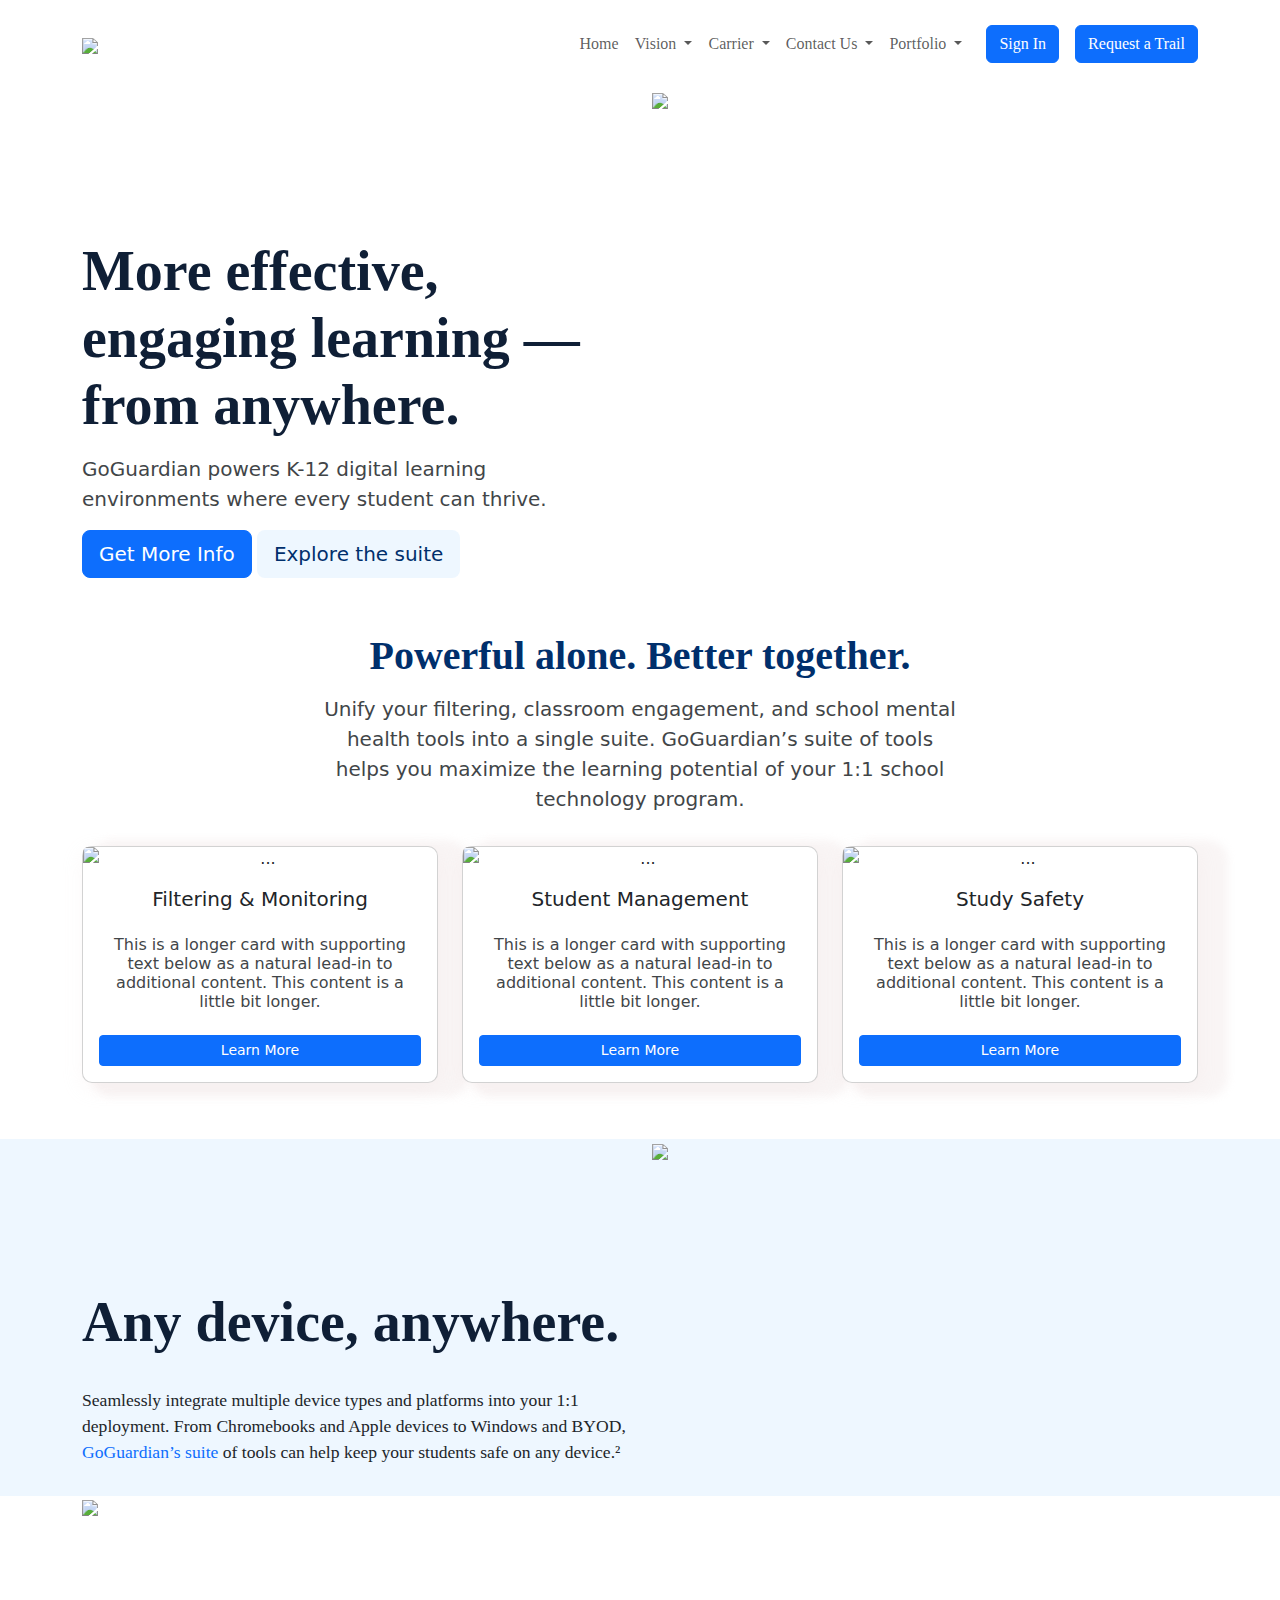
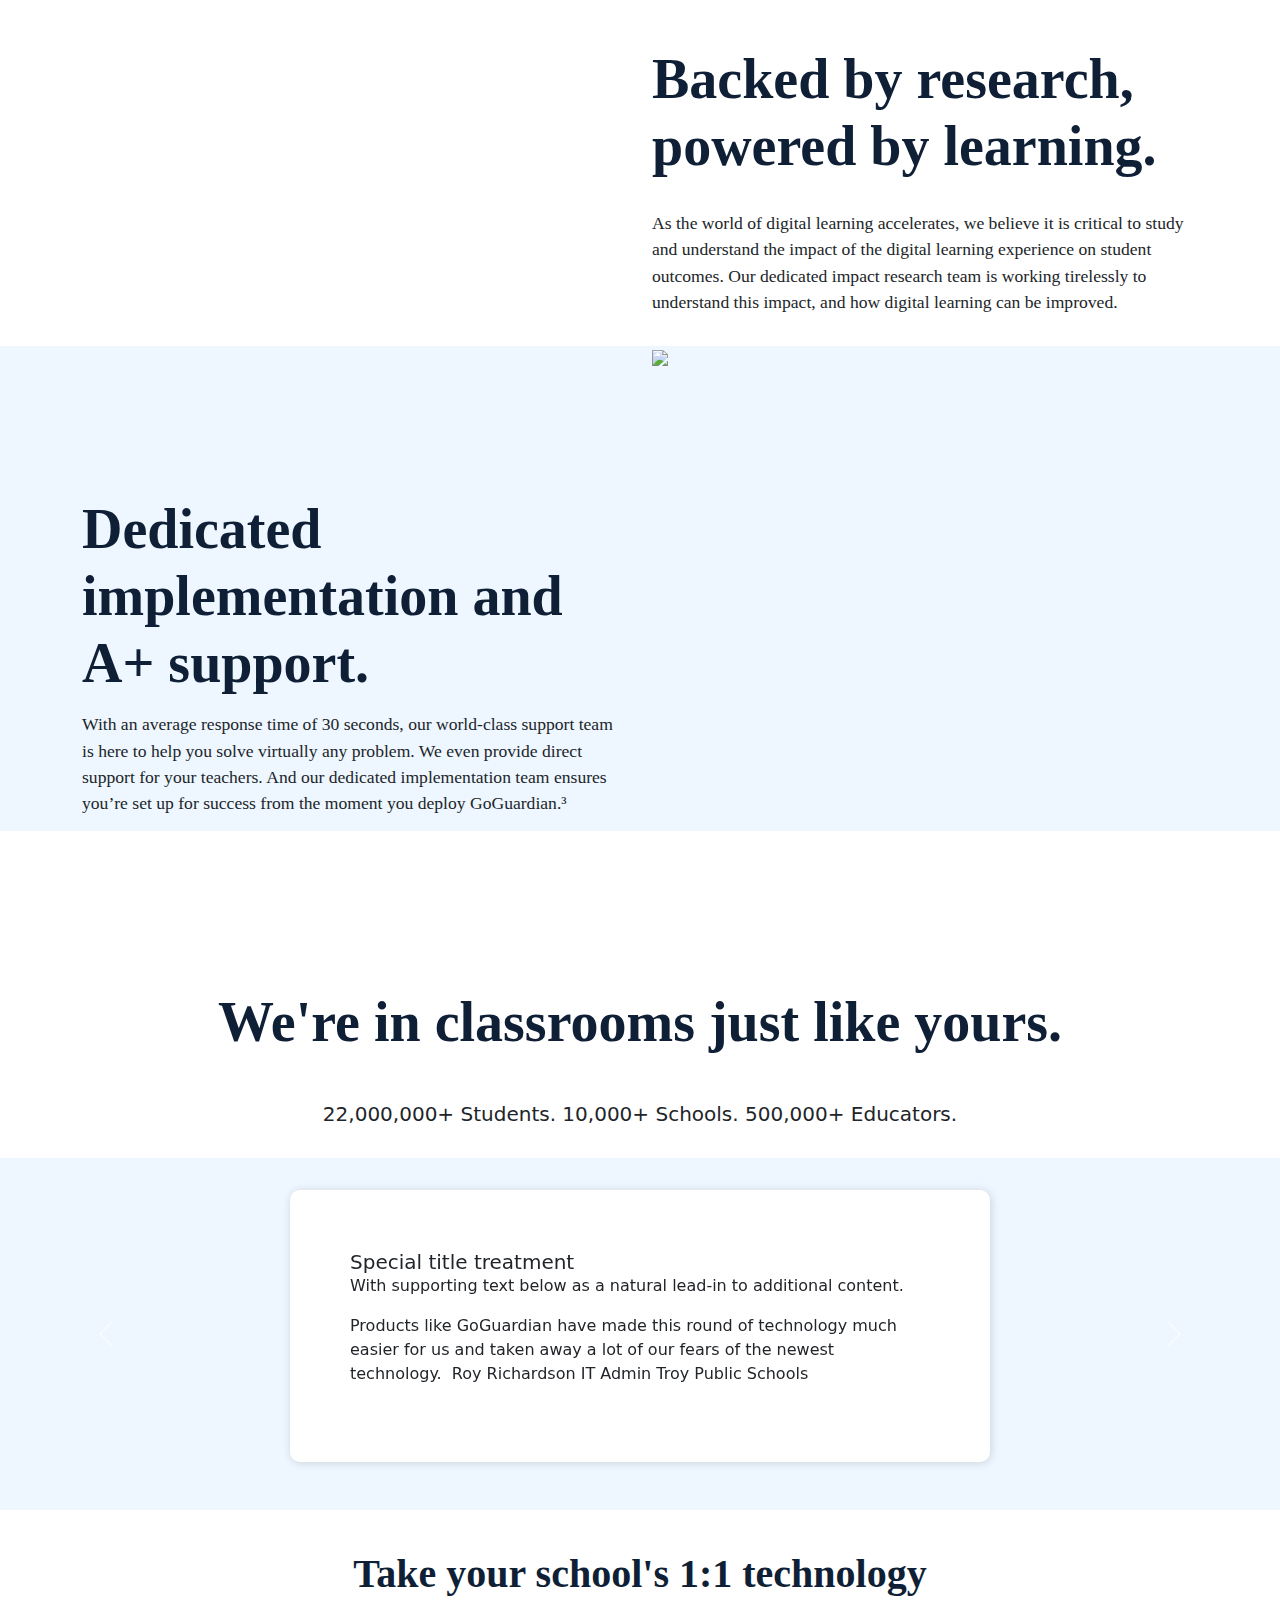
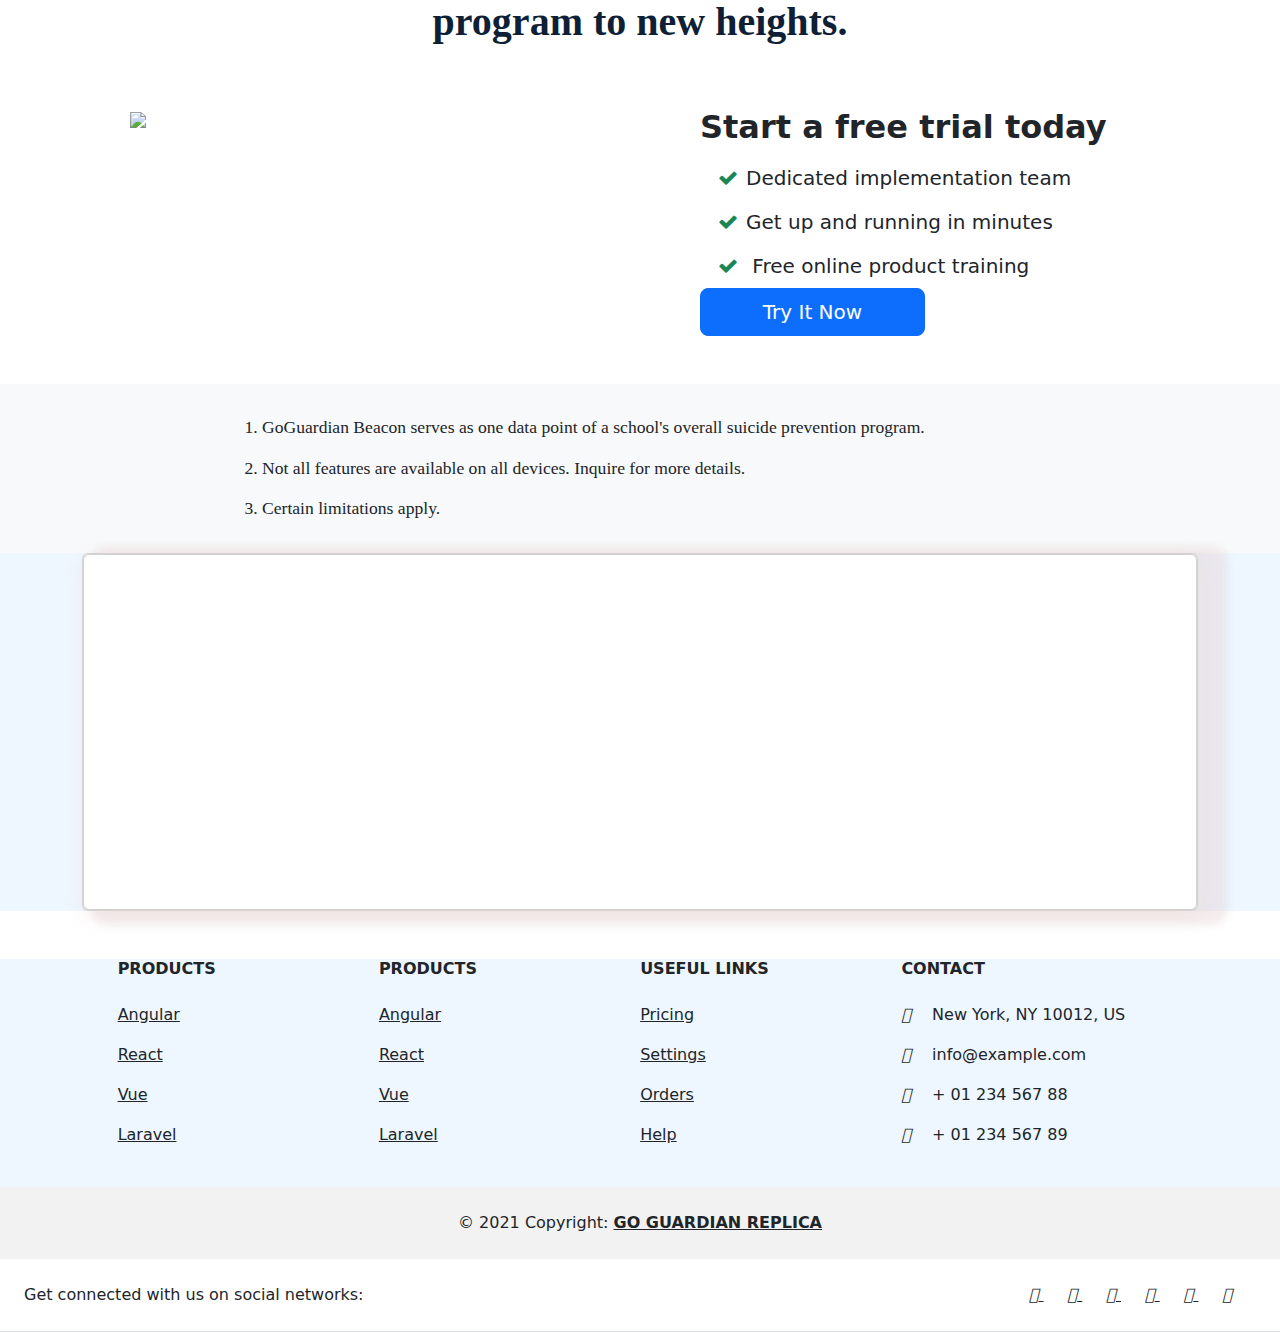
==== commit 90724a29: "updated code" ====
--- a/goguardian replica/index.html
+++ b/goguardian replica/index.html
@@ -12,18 +12,20 @@
     <link rel="stylesheet" href="css/style.css">
 </head>
 <body>
-  <nav class="navbar navbar-expand-lg navbar-light bg-transparent container-fluid">
+  <nav class="navbar navbar-expand-lg navbar-light bg-white nav-family">
    
     <div class="container">
-      <a class="navbar-brand container" href="#">
+      <a class="navbar-brand " href="#">
         <img src="https://assets-global.website-files.com/60db82d1be38ad3341c2ff23/60e512dfc456960e0d670a4e_full-logo-2c.svg" height="24"> 
       </a>
-
       <button class="navbar-toggler" type="button" data-bs-toggle="collapse" data-bs-target="#navbarSupportedContent" aria-controls="navbarSupportedContent" aria-expanded="false" aria-label="Toggle navigation">
         <span class="navbar-toggler-icon"></span>      
       </button>
-      <div class="collapse navbar-collapse" id="navbarSupportedContent">
-        <ul class="navbar-nav me-auto mb-2 mb-lg-0">
+      <div class="collapse navbar-collapse py-3" id="navbarSupportedContent">
+        <ul class="navbar-nav ms-auto">
+          <li class="nav-item">
+            <a class="nav-link " aria-current="page" href="#">Home</a>
+          </li>
           <li class="nav-item dropdown">
             <a class="nav-link dropdown-toggle" href="#" id="navbarDropdown" role="button" data-bs-toggle="dropdown" aria-expanded="false">
              Vision
@@ -70,27 +72,17 @@
           </li>
          
         </ul>
-        <ul>
-          <button type="button" class="btn btn-primary btn-sm " >Learn</button>
-        </ul>
-        <!-- <form class="d-flex"> -->
-          <!-- <div id="block"> -->
-            <!-- <a  style="width: 200px;" href="#" class="button">Sign in</a>
-            <a id="btn-width" href="#" class="button sec">Request a Trial</a> -->
-           
-           </div>
-          
-        
-      </div>
+        <button class="btn btn-primary ms-lg-3" type="button">Sign In</button>
+        <button class="btn btn-primary  ms-lg-3" type="button">Request a Trail</button>
     </div>
    
   </nav>
-  
+ 
   <!-- 1st section -->
   <section >
-    <div class="container mt-3">
-      <div class="row">
-        <div class="col-md-6 col-sm-12 col-lg-6">
+    <div class="container">
+      <div class="row ">
+        <div class="col-md-6 col-sm-12 col-lg-6 ">
           <h1 class="learning heading">
             More effective, engaging learning — from anywhere.
           </h1>
@@ -104,62 +96,70 @@
           <img  class="card-img-top" src="https://assets-global.website-files.com/60db82d1be38ad3341c2ff23/61f84d696f80054846222a69_2022%20-%20Home%20Page%20Image-1000x1048-73a4079-p-800.png" >
           </div>
       </div>
-    <!-- </div> -->
-  </section>
-  
-  <section style="background-color:transparent">
-  <div class="container">    
-    <div class="power-class">
-        <h1 class="classroom  text-center ">Powerful alone. Better together.</h1>
-        <p class="subheading  text-center ">Unify your filtering, classroom engagement, and school mental health tools into a single suite.
+   
+  </section>
+  <!-- 1st section ended -->
+ <!-- 2nd section start -->
+ <section class="section-classroom" style="background-color: transparent;">
+  <div class="container">
+    <div class="row">
+      <div class="col-md-7 mx-auto text-center">
+        <h1 class="classroom">Powerful alone. Better together.</h1>
+        <p class="subheading ">Unify your filtering, classroom engagement, and school mental health tools into a single suite.
            GoGuardian’s suite of tools helps you maximize the learning potential of your 1:1 
            school technology program.</p>
-          </div>             
-    <div class="row">   
-    <div class="col-md-4 col-sm-4 col-lg-4 ">
-      <div class="card card-hover power  radius">
-        
-        <img src="https://assets-global.website-files.com/60db82d1be38ad3341c2ff23/60f84725c73bc977daf0338b_Beacon-Dashboard-p-500.png" class="card-img-top" alt="...">
-        <div class="card-body">
-          <h5 class="card-title">Filtering & Monitoring</h5>
-          <p class=" line card-text">This is a longer card with supporting text below as a natural lead-in to additional content. This content is a little bit longer.</p>
-          <button type="button" class="btn btn-primary  btn-sm w-100 " >Learn More</button>
-        </div>
-      </div>
-    </div>
-    <div class="col-md-4 col-sm-4 col-lg-4">
-      <div class="card card-hover power  radius  ">
-        <img src="https://assets-global.website-files.com/60db82d1be38ad3341c2ff23/60f84725c73bc977daf0338b_Beacon-Dashboard-p-500.png" class="card-img-top " alt="...">
-        <div class="card-body">
-          <h5 class="card-title">classroom Management</h5>
-          <p class=" line card-text">This is a longer card with supporting text below as a natural lead-in to additional content. This content is a little bit longer.</p>
-          <button type="button" class="btn btn-primary btn-sm w-100 " >Learn More</button>
-        </div>
-      </div>
-    </div> 
-    <div class="col-md-4 col-sm-4 col-lg-4">
-      <div class="card card-hover power radius">
-        <img src="https://assets-global.website-files.com/60db82d1be38ad3341c2ff23/60f84725c73bc977daf0338b_Beacon-Dashboard-p-500.png" class="card-img-top" alt="...">
-        <div class="card-body ">
-          <h5 class="card-title">Student Safety</h5>
-          <p class="line card-text">This is a longer card with supporting text below as a natural lead-in to additional content.</p>
-          <button type="button" class="btn btn-primary btn-sm w-100 " >Learn More</button>
-        </div>
-      </div>
+      </div>
+    </div>
+    <div class="row py-3">
+      <div class="col-md-4 col-sm-4 col-lg-4 ">
+       <div class="card card-effect power  radius">
+              
+              <img src="https://assets-global.website-files.com/60db82d1be38ad3341c2ff23/60f84725c73bc977daf0338b_Beacon-Dashboard-p-500.png" class="card-img-top" alt="...">
+              <div class="card-body">
+                <h5 class="card-title">Filtering & Monitoring</h5>
+                <p class=" powerful-para py-3 h6 card-text">This is a longer card with supporting text below as a natural lead-in to additional content. This content is a little bit longer.</p>
+                <button type="button" class="btn btn-primary  btn-sm w-100 " >Learn More</button>
+              </div>
+            </div>
+      </div>
+      <div class="col-md-4 col-sm-4 col-lg-4 ">
+        <div class="card card-effect power  radius">
+               
+               <img src="https://assets-global.website-files.com/60db82d1be38ad3341c2ff23/60f84725c73bc977daf0338b_Beacon-Dashboard-p-500.png" class="card-img-top" alt="...">
+               <div class="card-body">
+                 <h5 class=" card-title">Student Management</h5>
+                <p class="powerful-para py-3 h6 card-text">This is a longer card with supporting text below as a natural lead-in to additional content. This content is a little bit longer.</p>
+
+                 <button type="button" class="btn btn-primary  btn-sm w-100 " >Learn More</button>
+               </div>
+             </div>
+       </div>
+       <div class="col-md-4 col-sm-4 col-lg-4 ">
+        <div class="card card-effect power  radius">
+               
+               <img src="https://assets-global.website-files.com/60db82d1be38ad3341c2ff23/60f84725c73bc977daf0338b_Beacon-Dashboard-p-500.png" class="card-img-top" alt="...">
+               <div class="card-body">
+                 <h5 class="card-title">Study Safety</h5>
+                 <p class="powerful-para py-3 h6 card-text">This is a longer card with supporting text below as a natural lead-in to additional content. This content is a little bit longer.</p>
+                 <button type="button" class="btn btn-primary  btn-sm w-100 " >Learn More</button>
+               </div>
+             </div>
+       </div>
     </div>
   </div>
-  </div>
-</section>
+
+ </section>
+ <!-- 2nd section ended -->
   <!-- section 3 start -->
   <section style="background-color:#eef7ff;">
     <div class="container">
       <div class="row">
-        <div class="col-md-6 col-lg-6 ">
+        <div class="col-md-6 col-lg-6  col-sm-12">
           <h1 class="heading learning" > Any device, anywhere.</h1>
-          <p class="pt-2 para"> Seamlessly integrate multiple device types and platforms into your 1:1 deployment. From Chromebooks and Apple devices to Windows and BYOD, 
+          <p class="py-3 para"> Seamlessly integrate multiple device types and platforms into your 1:1 deployment. From Chromebooks and Apple devices to Windows and BYOD, 
           <a href="#" id="anydevice" > GoGuardian’s suite </a> of tools can help keep your students safe on any device.²</p>
         </div>
-        <div class="col-md-6  col-lg-6 ">
+        <div class="col-md-6  col-lg-6  col-sm-12">
           <img src="https://assets-global.website-files.com/60db82d1be38ad3341c2ff23/60f84c144ba2a54381d24205_any-device-p-500.png">
         </div>
     </div>
@@ -168,13 +168,13 @@
   <!-- section 4 -->
   <section style="background-color:transparent">
     <div class="container">
-      <div class=" power-class row">
+      <div class="row">
         <div class="col-md-6 col-lg-6">
           <img src="https://assets-global.website-files.com/60db82d1be38ad3341c2ff23/60f84f04fb42885c08f39156_research-plane-p-500.png">
         </div>
-        <div class="col-md-6 col-lg-6">
-          <h1>Backed by research, powered by learning.</h1>
-          <p class="para">
+        <div class="col-md-6 col-lg-6" >
+          <h1 class="heading learning">Backed by research, powered by learning.</h1>
+          <p class="py-3 para">
             As the world of digital learning accelerates, 
             we believe it is critical to study and understand the impact of the digital 
             learning experience on student outcomes. Our dedicated impact research team is working tirelessly 
@@ -204,51 +204,16 @@
   <!-- section 4 end -->
   <!-- section 5 start -->
   <section>
-    <div class="container">
+    <div class="container-">
       <div class="text-center">
-      <h1 class="heading learning ">We're in classrooms just like yours.
+      <h1 class="heading learning py-2">We're in classrooms just like yours.
         </h1>
         <h5 class="p-4"> 22,000,000+ Students. 10,000+ Schools. 500,000+ Educators.</h>
       </div>
-        <div class="row">
-          <div class="col-lg-3 col-md-3">
-            <div class="row">
-            <div class="col-sm-6">
-              <img src="https://assets-global.website-files.com/60db82d1be38ad3341c2ff23/6116f8629fc4c5b79f3e9009_new-york-city-dept-of-ed-logo.png" alt="">
-            </div>
-          </div>
-          </div>
-          <div class="col-lg-3 col-md-3">
-            <div class="col-sm-6">
-            <div class="col-sm-6">
-              <img src="https://assets-global.website-files.com/60db82d1be38ad3341c2ff23/6116f87b3e19a3792d92f256_tertiary-logo-1-1.png" alt="">
-            </div>
-            </div>
-          </div>
-          <div class="col-lg-3 col-md-3">
-            <div class="col-sm-6">
-            <div class="col-sm-6">
-              <img src="https://assets-global.website-files.com/60db82d1be38ad3341c2ff23/6116f8ac10a2091d14134800_homepage_logo_2020-p-500.png" alt="">
-            </div>
-            </div>
-          </div>
-          <div class="col-lg-3 col-md-3">
-            <div class="col-sm-6">
-            <div class="col-sm-6">
-              <img src="https://assets-global.website-files.com/60db82d1be38ad3341c2ff23/6116f89c3980cf2bd0a9413f_CCSD-Logo-PNG%20(1)-p-500.png" alt="">
-            </div>
-            </div>
-          </div>
-        </div>
-      </div>
-  </section>
-  <!-- section 5 end -->
-  <!-- section card -->
-
-  <!-- section card -->
+    
   <!-- curasol -->
  <section style="background-color: #eef7ff;">
-  <div class="container">
+  <div class="container-fluid">
     <div id="carouselExampleInterval " class="carousel slide" data-bs-ride="carousel">
       <div class="carousel-inner">
         <div class="carousel-item active curasol-card" data-bs-interval="10000">
@@ -304,13 +269,15 @@
   <!-- section 7 start -->
  
   <section>
-    
-
-    <div class="container">
-      <h2 class=" technology text-center py-4">
+    <div class="container">
+      <div class="row">
+        <div class="col-md-7 mx-auto text-center">
+      <h2 class=" classroom technology text-center mx-auto">
         Take your school's 1:1 technology program to new heights.
       </h1>
-      <div class="row ">
+    </div>
+    </div>
+      <div class="row">
         <div class="col-md-6 col-lg-6 col-sm-12">
           <div class="p-4 m-4">
             <img src="https://assets-global.website-files.com/60db82d1be38ad3341c2ff23/60f879ab78774c7509c9bcae_to-new-heights-p-500.png">
@@ -318,13 +285,13 @@
         </div>
         <div class="col-md-6 col-lg-6 col-sm-12">
           <div class="p-4 m-4" >
-            <h2 class="">
+            <h2 class="fw-bold">
               Start a free trial today   </h2>
             <div class="section7">
               <i class="fa-solid fa-magnifying-glass"></i>
-            <h5 class="tick">Dedicated implementation team </h5>
-            <h5 class="tick"> Get up and running in minutes</h5>
-            <h5 class="tick">  Free online product training</h5>
+            <h5 class="tick"><i class="fa fa-check px-2 text-success" aria-hidden="true"></i>Dedicated implementation team </h5>
+            <h5 class="tick"> <i class="fa fa-check px-2 text-success" aria-hidden="true"></i>Get up and running in minutes</h5>
+            <h5 class="tick"> <i class="fa fa-check px-2 text-success" aria-hidden="true"></i>  Free online product training</h5>
             </div>
             <button type="button" class="btn btn-primary btn-lg w-50 " >Try It Now</button>
           </div>
@@ -333,41 +300,60 @@
     </div>
   </section>
   <!-- section image start -->
-  <section>
-    <div class="container">
-      <div class="row">
+
+    <!-- <section style="background-color: transparent;">
+      <div class="container py-3 ">
+        <div class="row">
+          <div class="col-md-8">
+            <div class="row">
+              <div class="col-md-2">
+          <img src="https://assets-global.website-files.com/60db82d1be38ad3341c2ff23/60f9bec1627dbce7c25956bb_google-partner.png" class="w-100">
+              </div>
+              <div class="col-md-2">
+          <img src="https://assets-global.website-files.com/60db82d1be38ad3341c2ff23/60f9be5c1a530f6ad7624b62_Microsoft-Education-Specialist-Partner-badge.png" class="w-100"> 
+              </div>
+              <div class="col-md-2">
+                <img src="https://assets-global.website-files.com/60db82d1be38ad3341c2ff23/60f9be805d0d6a5ac383f92a_spps.jpg" class="w-100">
+              </div>
+              <div class="col-md-2">
+                <img src="https://assets-global.website-files.com/60db82d1be38ad3341c2ff23/60f9be7c186ea89bed68a45e_ferpa.jpg" class="w-75">
+              </div>
+              <div class="col-md-2">
+                <img src="https://assets-global.website-files.com/60db82d1be38ad3341c2ff23/60f9be80abf995596c8baf2e_gei.jpg" class="w-75">
+              </div>
+              <div class="col-md-2">
+                <img src="https://assets-global.website-files.com/60db82d1be38ad3341c2ff23/60f9be0a5e0b0cbdd9f01719_ggindex-logo-ida_2x.jpg" class="w-75">
+              </div>
+            </div>
+            </div>
+          </div>
+          </div>
         
-        <div class="col-md-2">
-          <img src="https://assets-global.website-files.com/60db82d1be38ad3341c2ff23/60f9bec1627dbce7c25956bb_google-partner.png">
-        </div>
-        <div class="col-md-2">
-          <img src="https://assets-global.website-files.com/60db82d1be38ad3341c2ff23/60f9bec1627dbce7c25956bb_google-partner.png">
-        </div>
-        <div class="col-md-2">
-          <img src="https://assets-global.website-files.com/60db82d1be38ad3341c2ff23/60f9bec1627dbce7c25956bb_google-partner.png">
-        </div>
-        <div class="col-md-2">
-          <img src="https://assets-global.website-files.com/60db82d1be38ad3341c2ff23/60f9bec1627dbce7c25956bb_google-partner.png">
-        </div>
-        <div class="col-md-2">
-          <img src="https://assets-global.website-files.com/60db82d1be38ad3341c2ff23/60f9bec1627dbce7c25956bb_google-partner.png">
-        </div>
-        <div class="col-md-2">
-          <img src="https://assets-global.website-files.com/60db82d1be38ad3341c2ff23/60f9bec1627dbce7c25956bb_google-partner.png" alt="">
-        </div>
-      </div>
-      </div>
-    </div>
-    <div class="school">
-     <p class="para"> 1. GoGuardian Beacon serves as one data point of a school's overall suicide prevention program. </p>
-      <p class="para"> 2. Not all features are available on all devices. Inquire for more details.</p>
-     <p class="para"> 3. Certain limitations apply.</p>
-      
-     
-    </div>
-  </section>
+    </section> -->
   <!-- section image ends -->
   <!-- section 7 end -->
+  <!-- section new -->
+  <section class="bg-light ">
+    <div class="container">
+      <div class="row py-3 ">
+        <div class="col-md-10 col-lg-10  pd-L">
+          <ol class="">
+          <li class="para">
+            GoGuardian Beacon serves as one data point of a school's overall suicide prevention program.
+          </li>
+          <li class="para" >
+            Not all features are available on all devices. Inquire for more details.
+          </li>
+          <li class="para">
+            Certain limitations apply.
+          </li>
+        </ol>
+       
+      </div>
+
+    </div>
+  </section>
+  <!-- section new end -->
   <!-- section 8 start -->
 
   <section style="background-color:#eef7ff;">
@@ -392,7 +378,7 @@
   
   <!-- setion 8 end -->
   <!-- footer -->
-  <hr>
+  
   <footer class="text-center text-lg-start foot-bg ">
     <!-- Section: Social media -->
    
@@ -408,16 +394,16 @@
               Products
             </h6>
             <p>
-              <a href="#!" class="text-reset">Angular</a>
-            </p>
-            <p>
-              <a href="#!" class="text-reset">React</a>
-            </p>
-            <p>
-              <a href="#!" class="text-reset">Vue</a>
-            </p>
-            <p>
-              <a href="#!" class="text-reset">Laravel</a>
+              <a href="#" class="text-reset">Angular</a>
+            </p>
+            <p>
+              <a href="#" class="text-reset">React</a>
+            </p>
+            <p>
+              <a href="#" class="text-reset">Vue</a>
+            </p>
+            <p>
+              <a href="#" class="text-reset">Laravel</a>
             </p>
           </div>
           <!-- Grid column -->
@@ -502,22 +488,22 @@
 
     <!-- Right -->
     <div>
-      <a href="" class="me-4 text-reset">
+      <a href="#" class="me-4 text-reset">
         <i class="fab fa-facebook-f"></i>
       </a>
-      <a href="" class="me-4 text-reset">
+      <a href="#" class="me-4 text-reset">
         <i class="fab fa-twitter"></i>
       </a>
-      <a href="" class="me-4 text-reset">
+      <a href="#" class="me-4 text-reset">
         <i class="fab fa-google"></i>
       </a>
-      <a href="" class="me-4 text-reset">
+      <a href="#" class="me-4 text-reset">
         <i class="fab fa-instagram"></i>
       </a>
-      <a href="" class="me-4 text-reset">
+      <a href="#" class="me-4 text-reset">
         <i class="fab fa-linkedin"></i>
       </a>
-      <a href="" class="me-4 text-reset">
+      <a href="#" class="me-4 text-reset">
         <i class="fab fa-github"></i>
       </a>
     </div>
@@ -527,30 +513,6 @@
   </footer>
   <!-- Footer -->
   
-</section>
-
-  <!-- footeer -->
-  <!-- <script>
-    const video = document.getElementById("video");
-const circlePlayButton = document.getElementById("circle-play-b");
-
-function togglePlay() {
-	if (video.paused || video.ended) {
-		video.play();
-	} else {
-		video.pause();
-	}
-}
-
-circlePlayButton.addEventListener("click", togglePlay);
-video.addEventListener("playing", function () {
-	circlePlayButton.style.opacity = 0;
-});
-video.addEventListener("pause", function () {
-	circlePlayButton.style.opacity = 1;
-}); -->
-
-  </script>
-  
+</section>  
 </body>
 </html>--- a/goguardian replica/css/style.css
+++ b/goguardian replica/css/style.css
@@ -60,8 +60,13 @@
     
     padding-left: 45px;
     padding-left: 0px;
-    -webkit-box-flex: 1; 
-
+    /* -webkit-box-flex: 1;  */
+
+}
+.section-classroom
+{
+    padding-top: 40px;
+    padding-bottom: 40px;
 }
 .heading
 {
@@ -69,6 +74,10 @@
     color: #0f1f36;
     font-family:'Inter - Self Hosted ,Arial,sans-serif';
 
+}
+.nav-family
+{
+    font-family:'Inter - Self Hosted ,Arial,sans-serif';
 }
 .para {
     margin-top: 14px;
@@ -150,7 +159,18 @@
     box-shadow: 5px 6px 6px 2px #e9ecef;
     transform: scale(1.1)
 }
-
+.card-effect
+{
+    box-shadow: var(--box-shadow);
+    background-color: #fff;
+    /* padding: 25px; */
+    transition: all 0.35s ease;
+}
+.card-effect:hover
+{
+    box-shadow: none;
+    transform: translateY(5px);
+}
 p.line
 {
     color: #000;
@@ -176,19 +196,25 @@
 
     
 }
-p.subheading
+.subheading
 {
     opacity: .85;
     font-size: 1.25em;
    
 }
+.powerful-para
+{
+    opacity: .85;
+    font-size: 1.0em;
+    
+}
 .curasol-card
 {
     padding: 32px 100px 48px;
 }
 .power-class
 {
-    position: relative;
+    /* position: relative; */
     padding: 6em 2em;
     background-color: transparent;
 }
@@ -204,7 +230,7 @@
     transition: background-color 200ms ease-in-out;
     width: 100%;
 }
-h5.tick
+.tick
 {
     padding-top: 10px;
     margin-top: 10px;
@@ -212,6 +238,11 @@
 div.section7
 {
     margin: 10px;
+}
+.pd-L
+{
+    padding-left: 160px;
+    
 }
 .school
 {
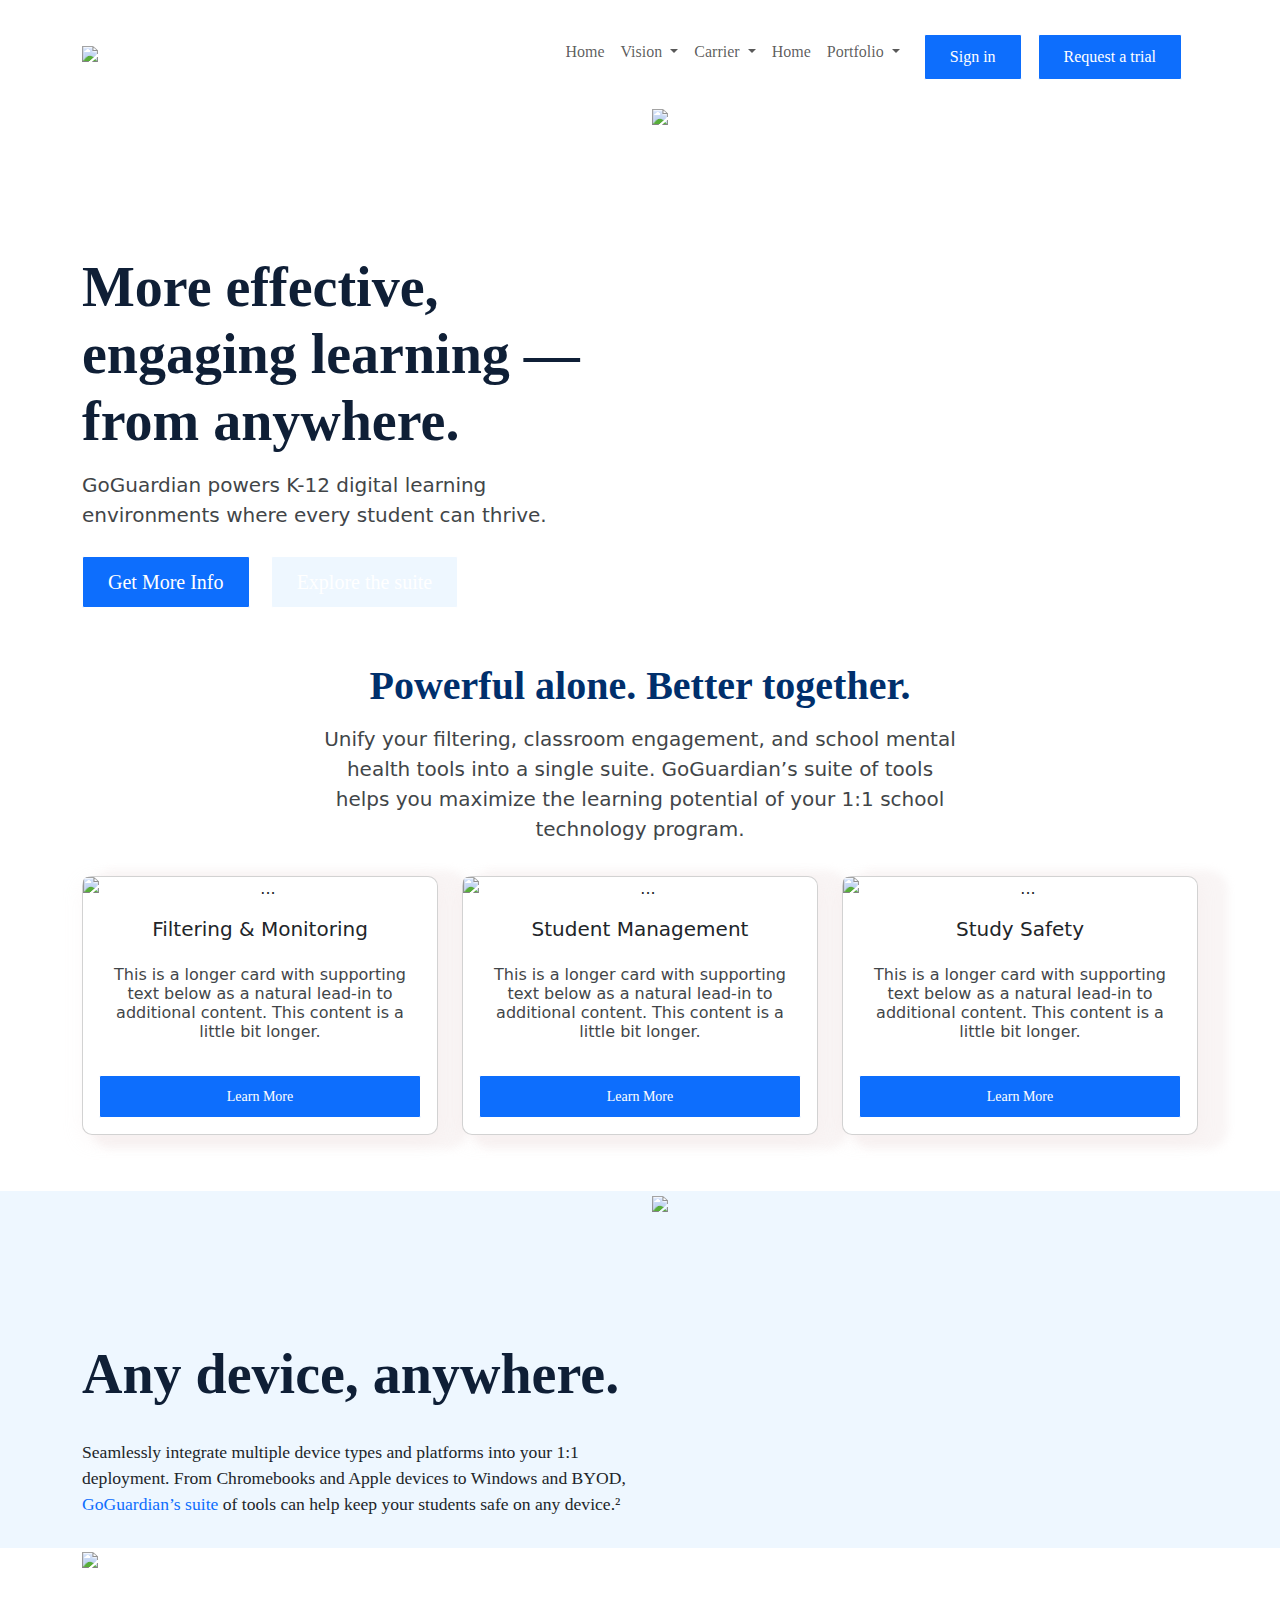
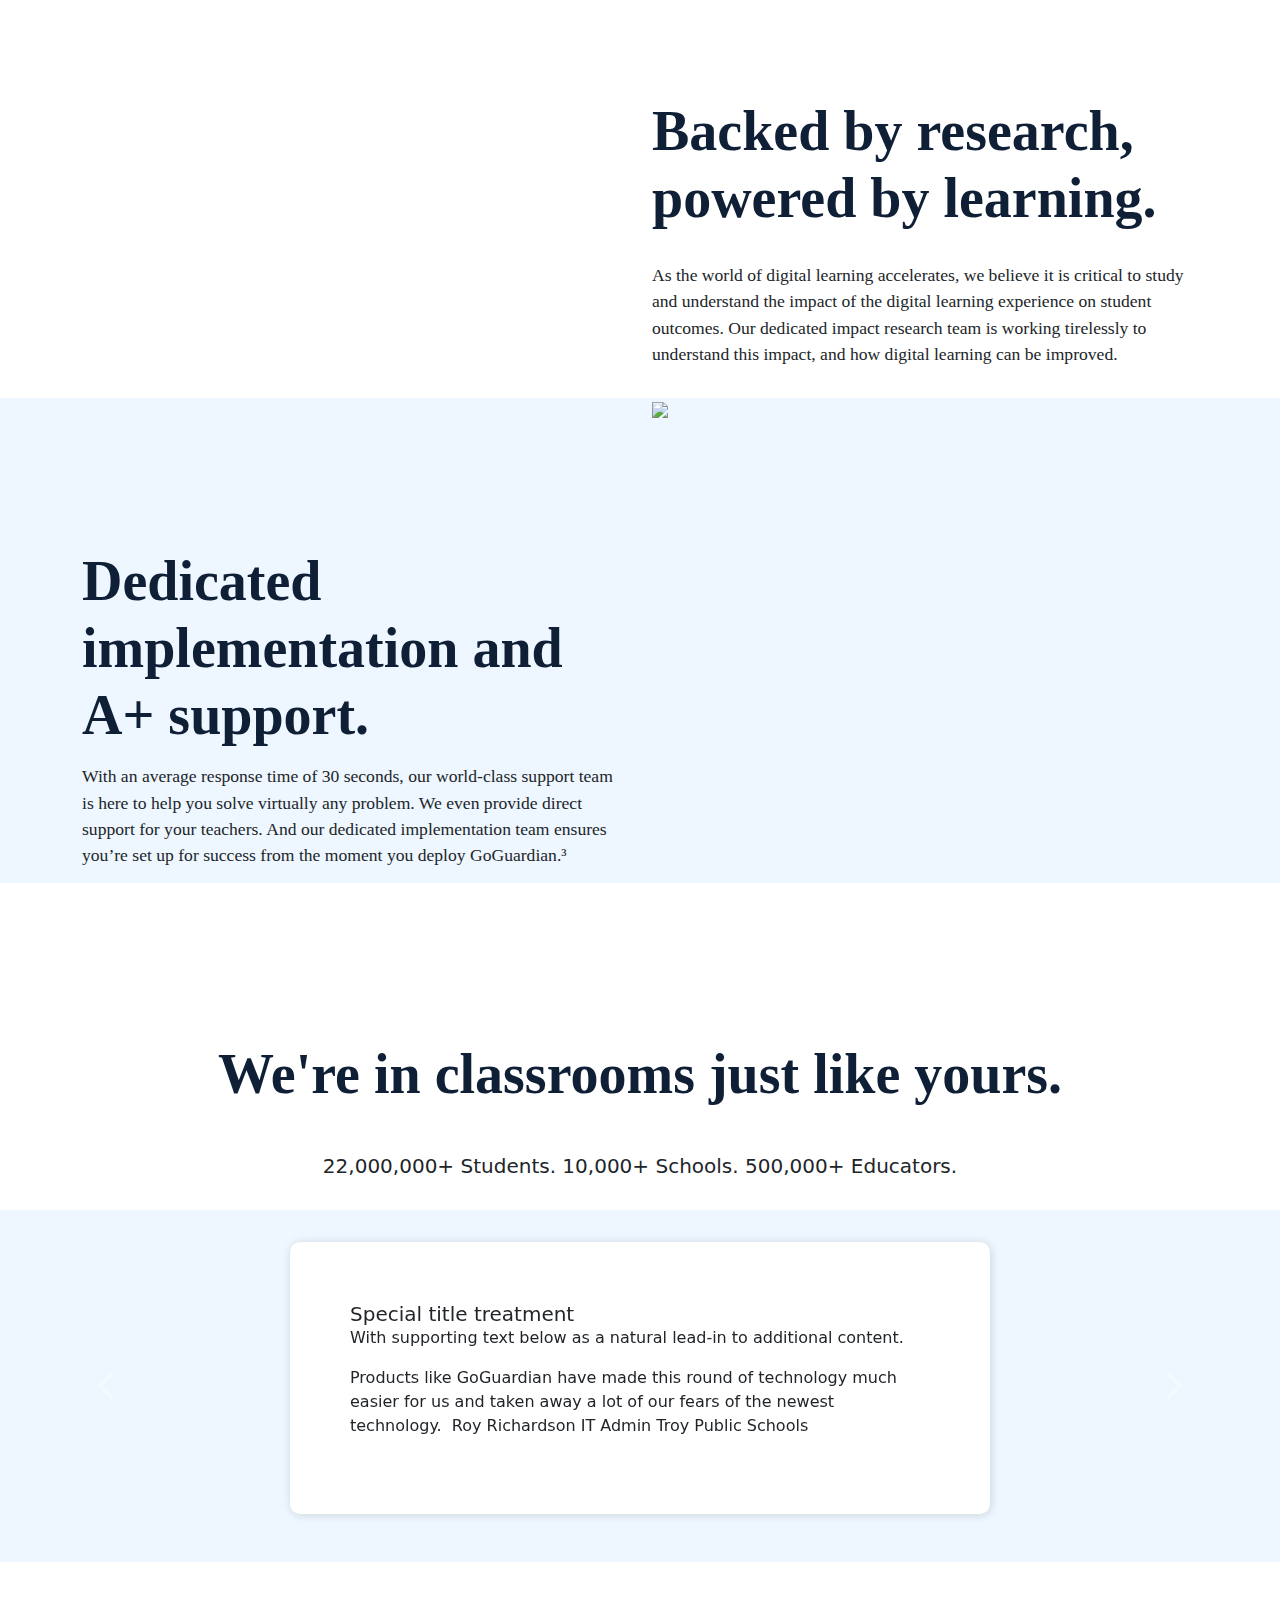
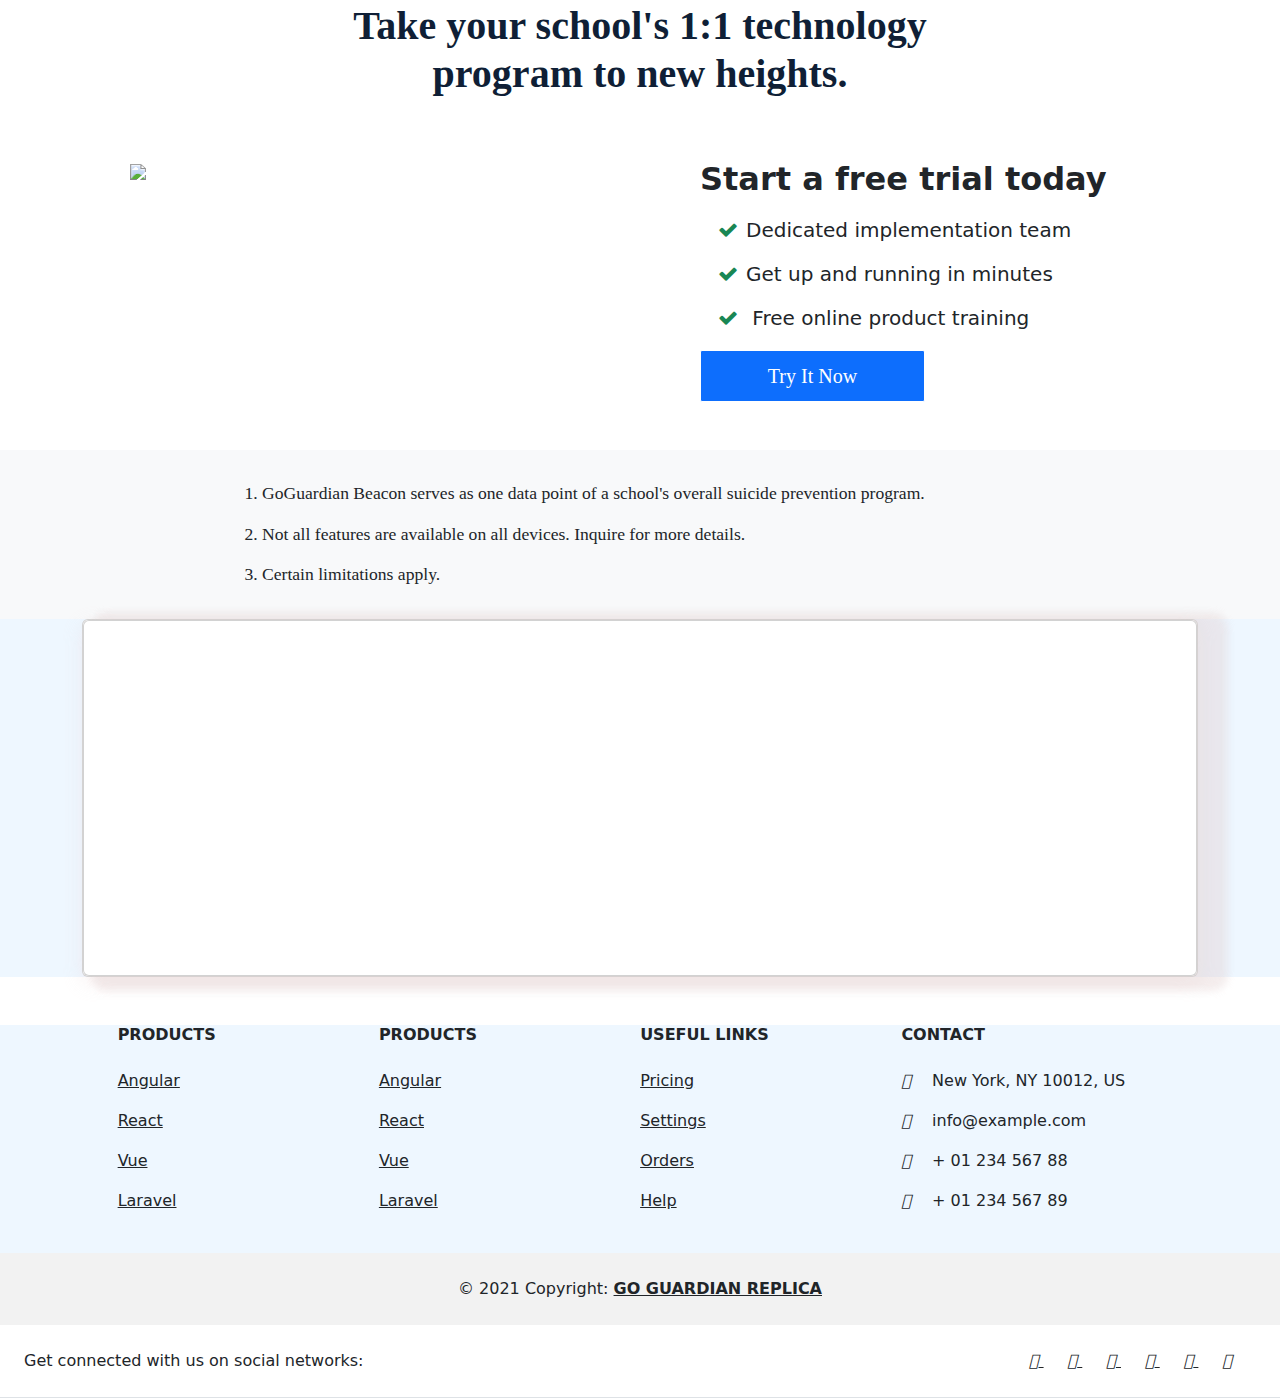
==== commit 99f7241f: "addes select quesry" ====
--- a/goguardian replica/index.html
+++ b/goguardian replica/index.html
@@ -31,7 +31,7 @@
              Vision
             </a>
             <ul class="dropdown-menu dropdown-content" aria-labelledby="navbarDropdown">
-              <li><a class=" data-hoverdropdown-item" href="#">Action</a></li>
+              <li><a class=" data-hoverdropdown-item" href="contact.html">Action</a></li>
               <li><a class="dropdown-item" href="#">Another action</a></li>
               <li><hr class="dropdown-divider"></li>
               <li><a class="dropdown-item" href="#">Something else here</a></li>
@@ -48,16 +48,8 @@
               <li><a class="dropdown-item" href="#">Something else here</a></li>
             </ul>
           </li>
-          <li class="nav-item dropdown">
-            <a class="nav-link dropdown-toggle" href="#" id="navbarDropdown" role="button" data-bs-toggle="dropdown" aria-expanded="false">
-             Contact Us
-            </a>
-            <ul class="dropdown-menu  dropdown-content" aria-labelledby="navbarDropdown">
-              <li><a class=" data-hoverdropdown-item" href="#">Action</a></li>
-              <li><a class="dropdown-item" href="#">Another action</a></li>
-              <li><hr class="dropdown-divider"></li>
-              <li><a class="dropdown-item" href="#">Something else here</a></li>
-            </ul>
+          <li class="nav-item">
+            <a class="nav-link " aria-current="page" href="contact.html">Home</a>
           </li>
           <li class="nav-item dropdown">
             <a class="nav-link dropdown-toggle" href="#" id="navbarDropdown" role="button" data-bs-toggle="dropdown" aria-expanded="false">
@@ -72,8 +64,10 @@
           </li>
          
         </ul>
-        <button class="btn btn-primary ms-lg-3" type="button">Sign In</button>
-        <button class="btn btn-primary  ms-lg-3" type="button">Request a Trail</button>
+        <a href="signin.html" class="btn btn-primary mx-3 me-3">Sign in</a>
+        <a href="signin.html" class="btn btn-primary me-3">Request a trial</a>
+          <!-- <button class="btn btn-primary ms-lg-3" type="button">Sign In</button> -->
+        <!-- <button class="btn btn-primary  ms-lg-3" type="button">Request a Trail</button> -->
     </div>
    
   </nav>
@@ -82,17 +76,17 @@
   <section >
     <div class="container">
       <div class="row ">
-        <div class="col-md-6 col-sm-12 col-lg-6 ">
+        <div class="col-md-12 col-sm-12 col-lg-6 col-xs-12 ">
           <h1 class="learning heading">
             More effective, engaging learning — from anywhere.
           </h1>
           <p class="subheading">GoGuardian powers K-12 digital learning environments where every student can thrive.</p>
           <div class="">
-            <button type="button" class="btn btn-primary btn-lg" >Get More Info</button>
-            <button type="button" class="btn  btn-lg btn-effective ">Explore the suite</button>
-          </div>
-        </div>
-        <div class="col-md-6 col-sm-12 col-lg-6">
+            <button type="button" class="btn btn-primary btn-lg me-3" >Get More Info</button>
+            <button type="button" class="btn  btn-lg btn-effective me-3">Explore the suite</button>
+          </div>
+        </div>
+        <div class="col-md-12 col-sm-12 col-lg-6 col-xs-12 ">
           <img  class="card-img-top" src="https://assets-global.website-files.com/60db82d1be38ad3341c2ff23/61f84d696f80054846222a69_2022%20-%20Home%20Page%20Image-1000x1048-73a4079-p-800.png" >
           </div>
       </div>
@@ -111,7 +105,7 @@
       </div>
     </div>
     <div class="row py-3">
-      <div class="col-md-4 col-sm-4 col-lg-4 ">
+      <div class="col-md-4 col-sm-4 col-lg-4 col-xs-4 ">
        <div class="card card-effect power  radius">
               
               <img src="https://assets-global.website-files.com/60db82d1be38ad3341c2ff23/60f84725c73bc977daf0338b_Beacon-Dashboard-p-500.png" class="card-img-top" alt="...">
@@ -122,7 +116,7 @@
               </div>
             </div>
       </div>
-      <div class="col-md-4 col-sm-4 col-lg-4 ">
+      <div class="col-md-4 col-sm-4 col-lg-4 col-xs-4">
         <div class="card card-effect power  radius">
                
                <img src="https://assets-global.website-files.com/60db82d1be38ad3341c2ff23/60f84725c73bc977daf0338b_Beacon-Dashboard-p-500.png" class="card-img-top" alt="...">
@@ -134,7 +128,7 @@
                </div>
              </div>
        </div>
-       <div class="col-md-4 col-sm-4 col-lg-4 ">
+       <div class="col-md-4 col-sm-4 col-lg-4 col-xs-4">
         <div class="card card-effect power  radius">
                
                <img src="https://assets-global.website-files.com/60db82d1be38ad3341c2ff23/60f84725c73bc977daf0338b_Beacon-Dashboard-p-500.png" class="card-img-top" alt="...">
@@ -169,10 +163,10 @@
   <section style="background-color:transparent">
     <div class="container">
       <div class="row">
-        <div class="col-md-6 col-lg-6">
+        <div class="col-md-6 col-lg-6 col-sm-12 ">
           <img src="https://assets-global.website-files.com/60db82d1be38ad3341c2ff23/60f84f04fb42885c08f39156_research-plane-p-500.png">
         </div>
-        <div class="col-md-6 col-lg-6" >
+        <div class="col-md-6 col-lg-6 col-sm-12" >
           <h1 class="heading learning">Backed by research, powered by learning.</h1>
           <p class="py-3 para">
             As the world of digital learning accelerates, 
@@ -190,12 +184,12 @@
   <section style="background-color: #eef7ff">
     <div class="container">
       <div class="row ">
-        <div class="col-md-6 col-lg-6">
+        <div class="col-md-6 col-lg-6 col-sm-12">
           <h1 class="heading learning">Dedicated implementation and A+ support.</h1>
           <p class="para"> With an average response time of 30 seconds, our world-class support team is here to help you solve virtually any problem. We even provide direct support for your teachers. 
             And our dedicated implementation team ensures you’re set up for success from the moment you deploy GoGuardian.³</p>
         </div>
-        <div class="col-md-6">
+        <div class="col-md-6 col-lg-6 col-sm-12">
           <img src="https://assets-global.website-files.com/60db82d1be38ad3341c2ff23/60f85016ecc6820c53ebb9b2_dedicated-support-p-500.png">
         </div>
       </div>
--- a/goguardian replica/css/style.css
+++ b/goguardian replica/css/style.css
@@ -143,7 +143,7 @@
 }
 .shadow
 {
-    box-shadow: 10px 10px 4px 10px white!important;
+    /* box-shadow: 10px 10px 4px 10px white!important; */
 }
 div.card
 {
@@ -363,4 +363,56 @@
   
   .play-button-outer:hover .play-button {
     opacity: 1;
-  }+  }
+  .wrapper
+  {
+      padding: 0 0 10px;
+      background: url("https://account.goguardian.com/assets/images/bgs/shared-bg.76b708ff.jpg");
+      background-repeat: no-repeat;
+      background-position: center;
+      background-repeat: no-repeat;
+      background-size: cover;
+  }
+  .content
+  {
+width: 450px;
+   margin: auto;
+    /* background-color: #fff; */
+    margin-bottom: 50px;
+  
+}
+.input-group {
+  position: relative;
+ 
+  display: flex;
+ 
+  flex-wrap: wrap;
+  
+  align-items: stretch;
+  width: 100%;
+}
+.btn
+{
+display: inline-block;
+    border: 1px solid #fff;
+    border-radius: 2px;
+    padding: 10px 25px;
+    color: #fff;
+    line-height: 1.5;
+    margin-top: 10px;
+    /* width: 100%; */
+    font-family:'Inter - Self Hosted ,Arial,sans-serif';
+    
+}
+.btn.green {
+  border: 1px solid transparent;
+  background-color: #57b658;
+}
+.logo
+{
+  margin: 43px ;
+}
+.login-font
+{
+    font-family:'Inter - Self Hosted ,Arial,sans-serif';
+}